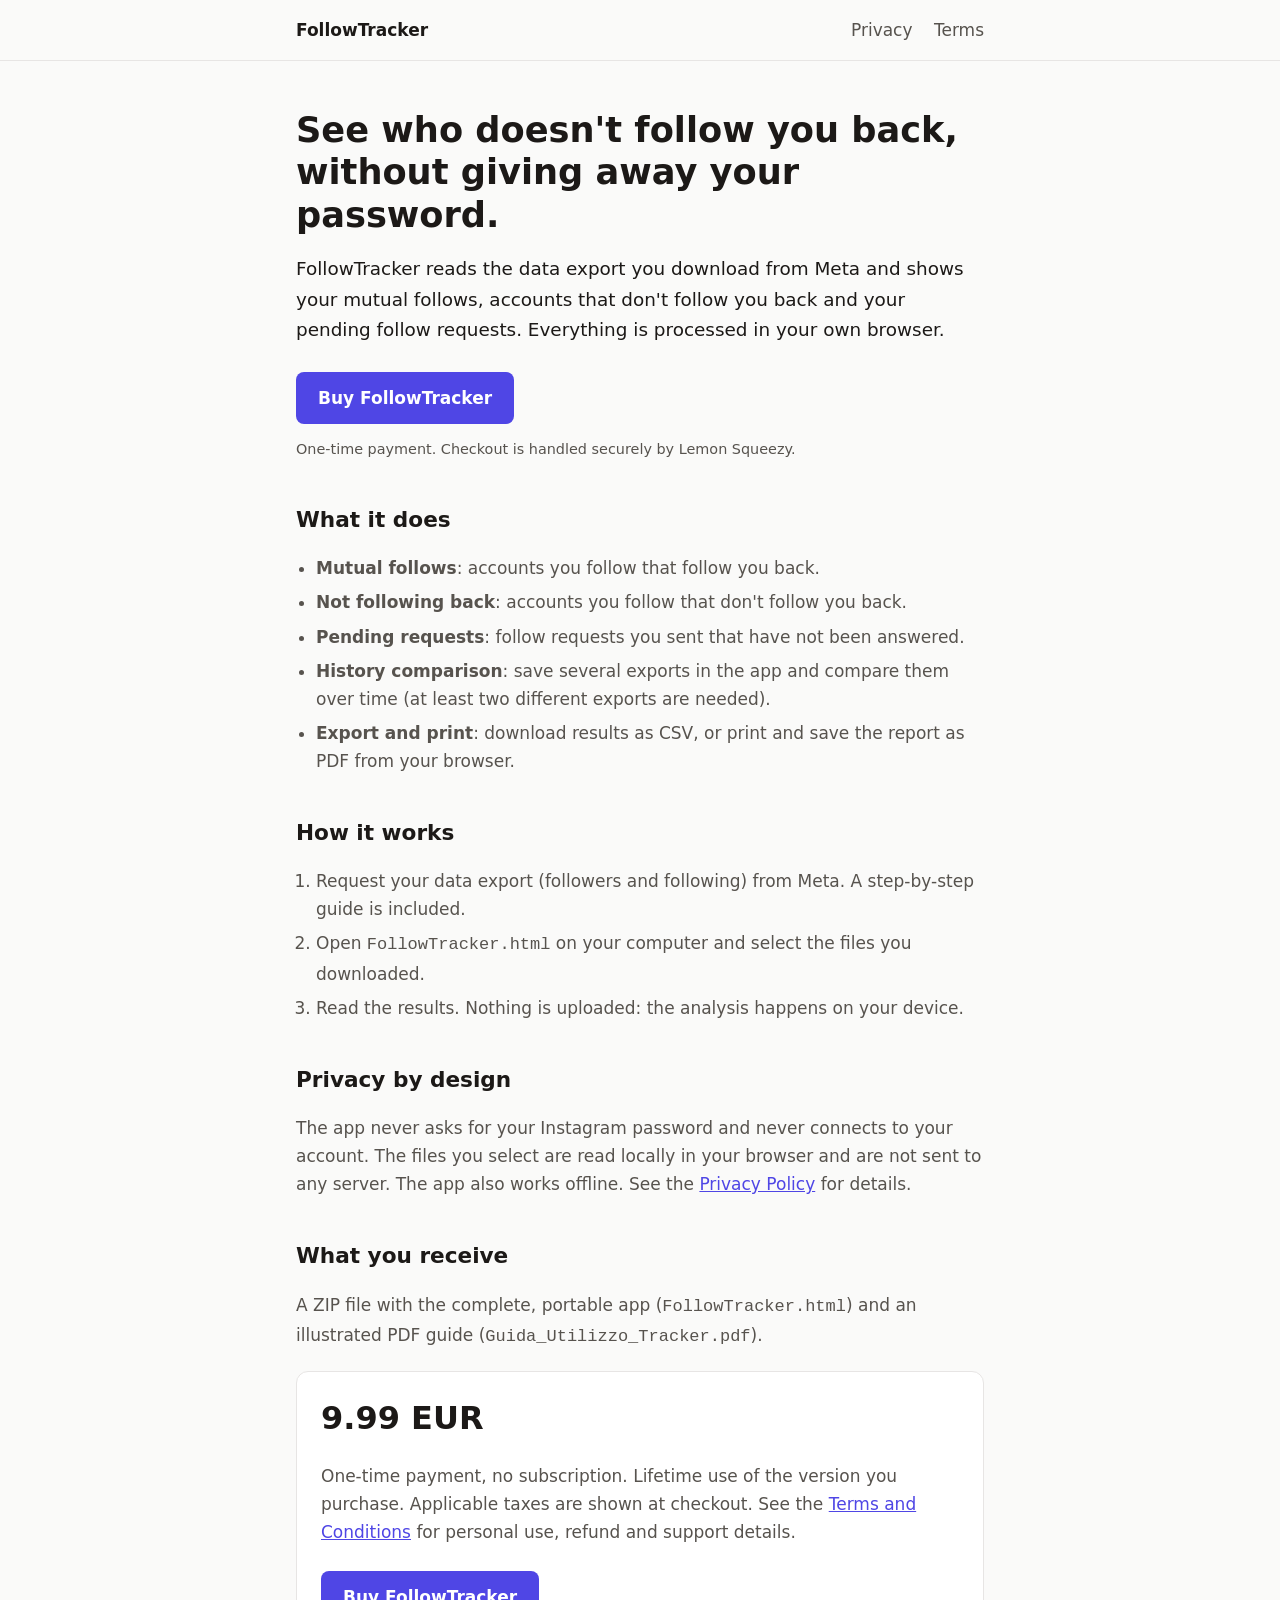
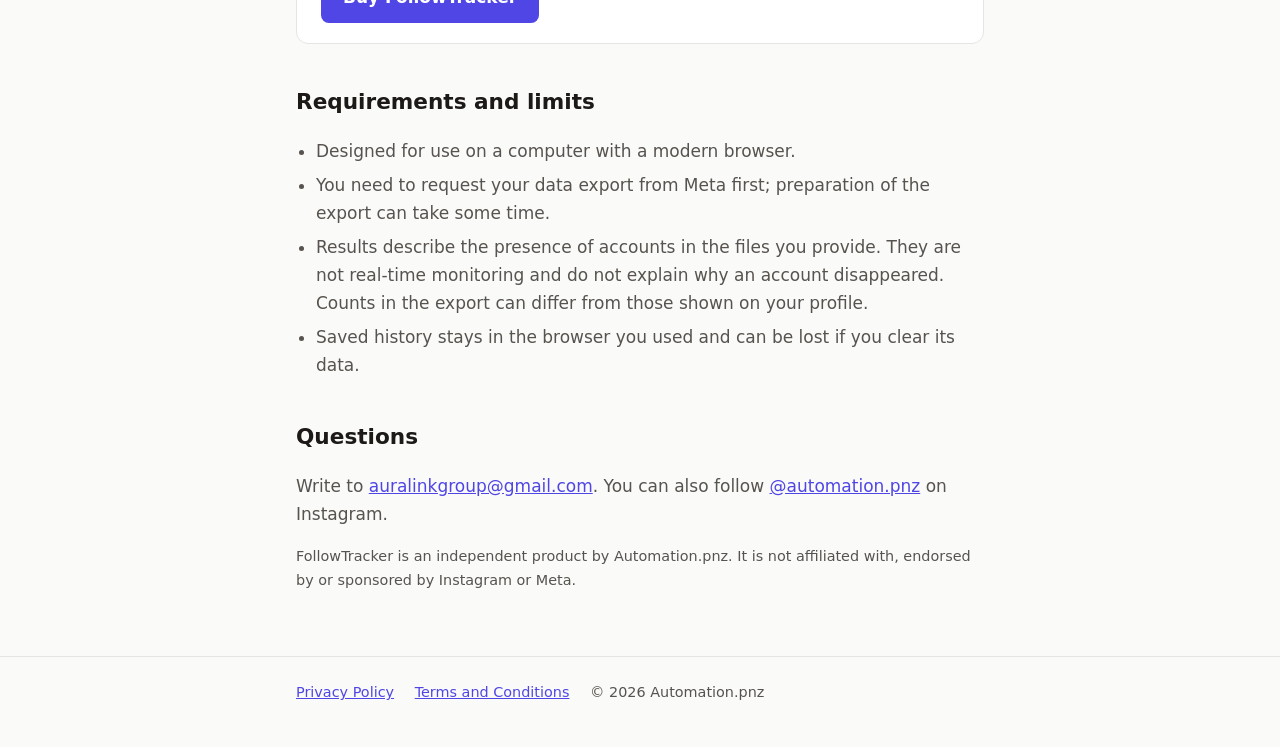
==== index.html @ b7a7d4e6 "Add files via upload" ====
<!doctype html>
<html lang="en">
<head>
<meta charset="utf-8">
<meta name="viewport" content="width=device-width, initial-scale=1">
<title>FollowTracker by Automation.pnz</title>
<meta name="description" content="FollowTracker analyzes the data export you download from Meta to show who doesn't follow you back. It runs in your browser, works offline and never asks for your Instagram password.">
<link rel="stylesheet" href="style.css">
</head>
<body>
<header class="site">
  <div class="wrap">
    <a href="index.html">FollowTracker</a>
    <nav>
      <a href="privacy.html">Privacy</a>
      <a href="terms.html">Terms</a>
    </nav>
  </div>
</header>

<main class="wrap">
  <h1>See who doesn't follow you back, without giving away your password.</h1>
  <p class="lead">FollowTracker reads the data export you download from Meta and shows your mutual follows, accounts that don't follow you back and your pending follow requests. Everything is processed in your own browser.</p>
  <a class="btn" href="https://automationpnz.lemonsqueezy.com">Buy FollowTracker</a>
  <p class="note">One-time payment. Checkout is handled securely by Lemon Squeezy.</p>

  <h2>What it does</h2>
  <ul>
    <li><strong>Mutual follows</strong>: accounts you follow that follow you back.</li>
    <li><strong>Not following back</strong>: accounts you follow that don't follow you back.</li>
    <li><strong>Pending requests</strong>: follow requests you sent that have not been answered.</li>
    <li><strong>History comparison</strong>: save several exports in the app and compare them over time (at least two different exports are needed).</li>
    <li><strong>Export and print</strong>: download results as CSV, or print and save the report as PDF from your browser.</li>
  </ul>

  <h2>How it works</h2>
  <ol>
    <li>Request your data export (followers and following) from Meta. A step-by-step guide is included.</li>
    <li>Open <code>FollowTracker.html</code> on your computer and select the files you downloaded.</li>
    <li>Read the results. Nothing is uploaded: the analysis happens on your device.</li>
  </ol>

  <h2>Privacy by design</h2>
  <p>The app never asks for your Instagram password and never connects to your account. The files you select are read locally in your browser and are not sent to any server. The app also works offline. See the <a href="privacy.html">Privacy Policy</a> for details.</p>

  <h2>What you receive</h2>
  <p>A ZIP file with the complete, portable app (<code>FollowTracker.html</code>) and an illustrated PDF guide (<code>Guida_Utilizzo_Tracker.pdf</code>).</p>

  <div class="card">
    <p class="price">9.99 EUR</p>
    <p>One-time payment, no subscription. Lifetime use of the version you purchase. Applicable taxes are shown at checkout. See the <a href="terms.html">Terms and Conditions</a> for personal use, refund and support details.</p>
    <a class="btn" href="https://automationpnz.lemonsqueezy.com">Buy FollowTracker</a>
  </div>

  <h2>Requirements and limits</h2>
  <ul>
    <li>Designed for use on a computer with a modern browser.</li>
    <li>You need to request your data export from Meta first; preparation of the export can take some time.</li>
    <li>Results describe the presence of accounts in the files you provide. They are not real-time monitoring and do not explain why an account disappeared. Counts in the export can differ from those shown on your profile.</li>
    <li>Saved history stays in the browser you used and can be lost if you clear its data.</li>
  </ul>

  <h2>Questions</h2>
  <p>Write to <a href="mailto:auralinkgroup@gmail.com">auralinkgroup@gmail.com</a>. You can also follow <a href="https://www.instagram.com/automation.pnz/">@automation.pnz</a> on Instagram.</p>

  <p class="note">FollowTracker is an independent product by Automation.pnz. It is not affiliated with, endorsed by or sponsored by Instagram or Meta.</p>
</main>

<footer class="site">
  <div class="wrap">
    <a href="privacy.html">Privacy Policy</a>
    <a href="terms.html">Terms and Conditions</a>
    <span>&copy; 2026 Automation.pnz</span>
  </div>
</footer>
</body>
</html>
---- style.css ----
:root {
  --bg: #fafaf9;
  --fg: #1c1917;
  --muted: #57534e;
  --line: #e7e5e4;
  --accent: #4f46e5;
  --accent-fg: #ffffff;
  --card: #ffffff;
}
@media (prefers-color-scheme: dark) {
  :root {
    --bg: #0c0a09;
    --fg: #f5f5f4;
    --muted: #a8a29e;
    --line: #292524;
    --accent: #818cf8;
    --accent-fg: #0c0a09;
    --card: #1c1917;
  }
}
* { box-sizing: border-box; }
body {
  margin: 0;
  background: var(--bg);
  color: var(--fg);
  font: 17px/1.65 system-ui, -apple-system, "Segoe UI", Roboto, sans-serif;
}
.wrap { max-width: 720px; margin: 0 auto; padding: 0 16px; }
header.site { border-bottom: 1px solid var(--line); }
header.site .wrap { display: flex; justify-content: space-between; align-items: center; padding-top: 16px; padding-bottom: 16px; }
header.site a { color: var(--fg); text-decoration: none; font-weight: 600; }
header.site nav a { font-weight: 400; color: var(--muted); margin-left: 16px; }
h1 { font-size: 2.2rem; line-height: 1.2; margin: 48px 0 12px; }
h2 { font-size: 1.35rem; margin: 40px 0 8px; }
p, li { color: var(--muted); }
p.lead { font-size: 1.15rem; color: var(--fg); }
ul, ol { padding-left: 1.25rem; }
li { margin: 6px 0; }
a { color: var(--accent); }
.btn {
  display: inline-block;
  background: var(--accent);
  color: var(--accent-fg);
  padding: 12px 22px;
  border-radius: 8px;
  text-decoration: none;
  font-weight: 600;
  margin-top: 8px;
}
.card {
  background: var(--card);
  border: 1px solid var(--line);
  border-radius: 12px;
  padding: 20px 24px;
  margin: 20px 0;
}
.price { font-size: 2rem; font-weight: 700; color: var(--fg); margin: 0; }
.note { font-size: 0.9rem; }
footer.site { border-top: 1px solid var(--line); margin-top: 64px; padding: 24px 0 48px; font-size: 0.9rem; color: var(--muted); }
footer.site a { margin-right: 16px; }
.updated { font-size: 0.9rem; }
@media (max-width: 480px) {
  h1 { font-size: 1.8rem; }
  header.site nav a { margin-left: 12px; }
}
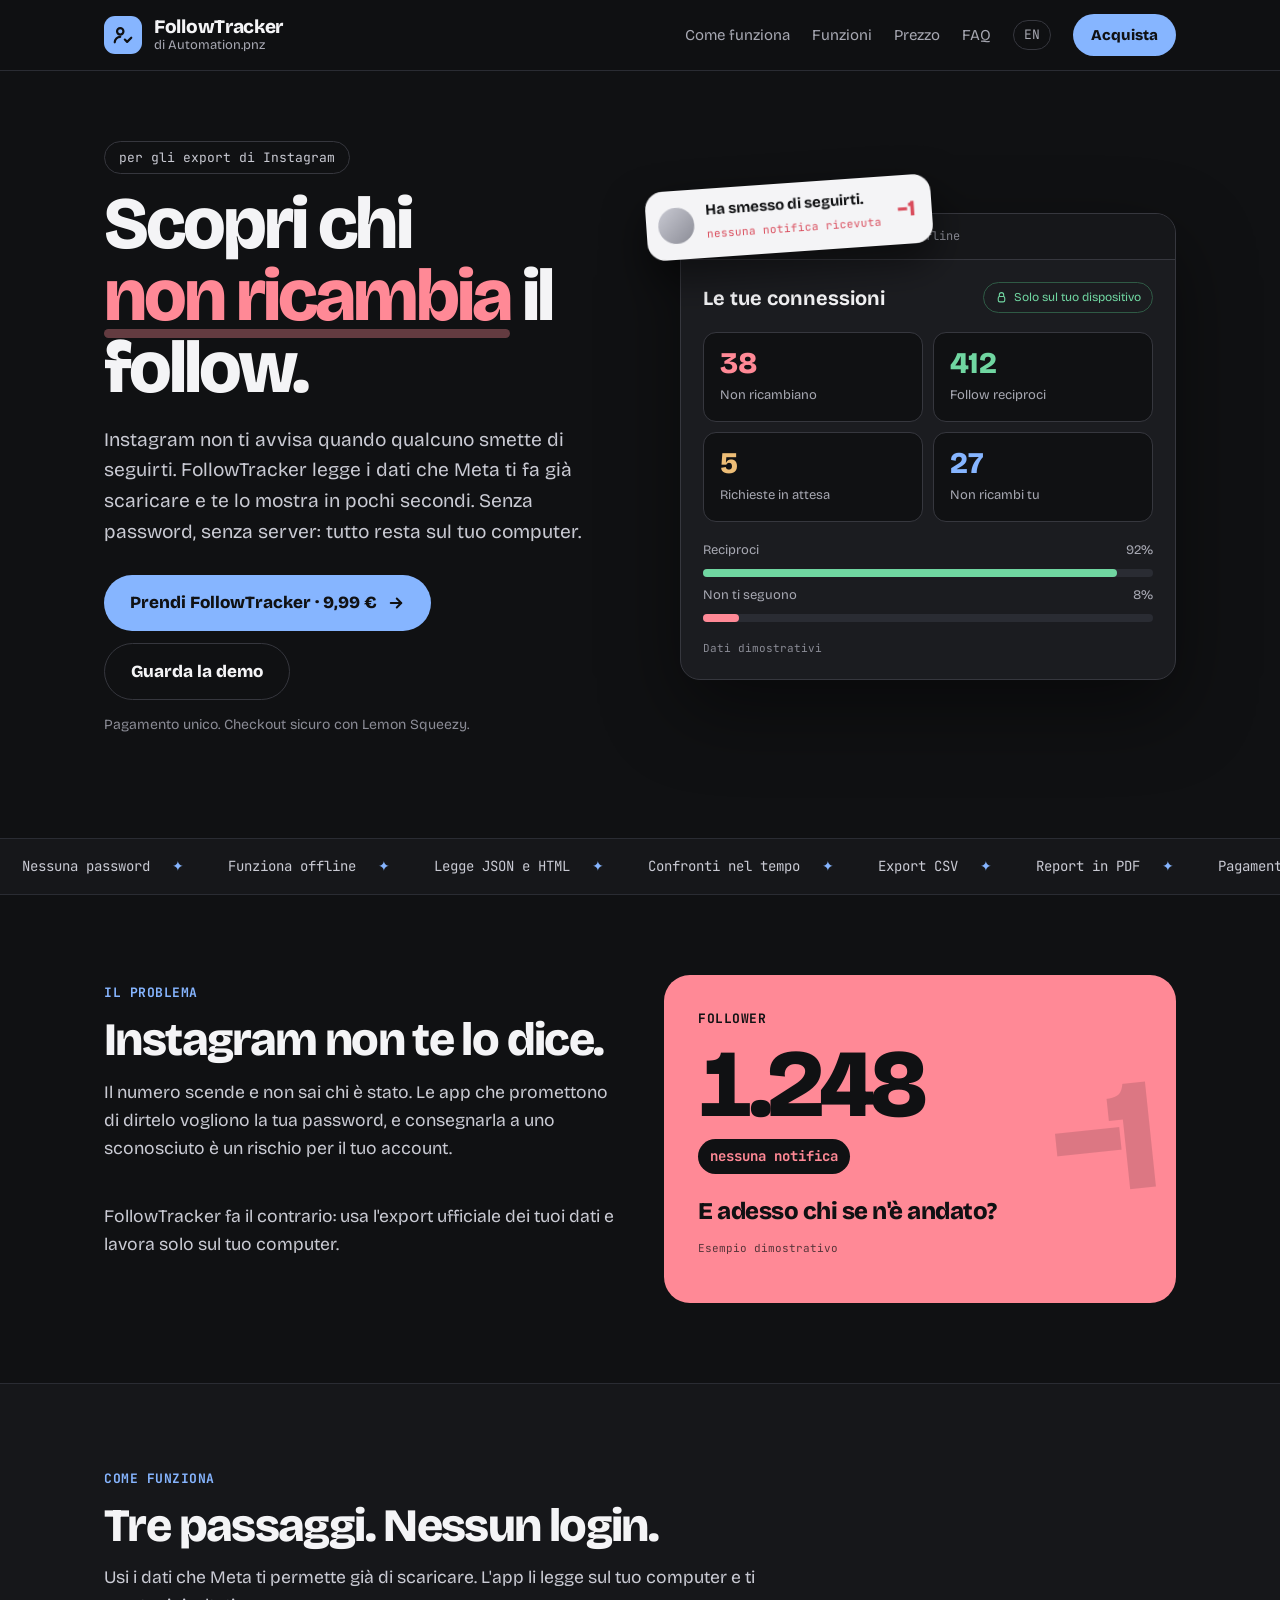
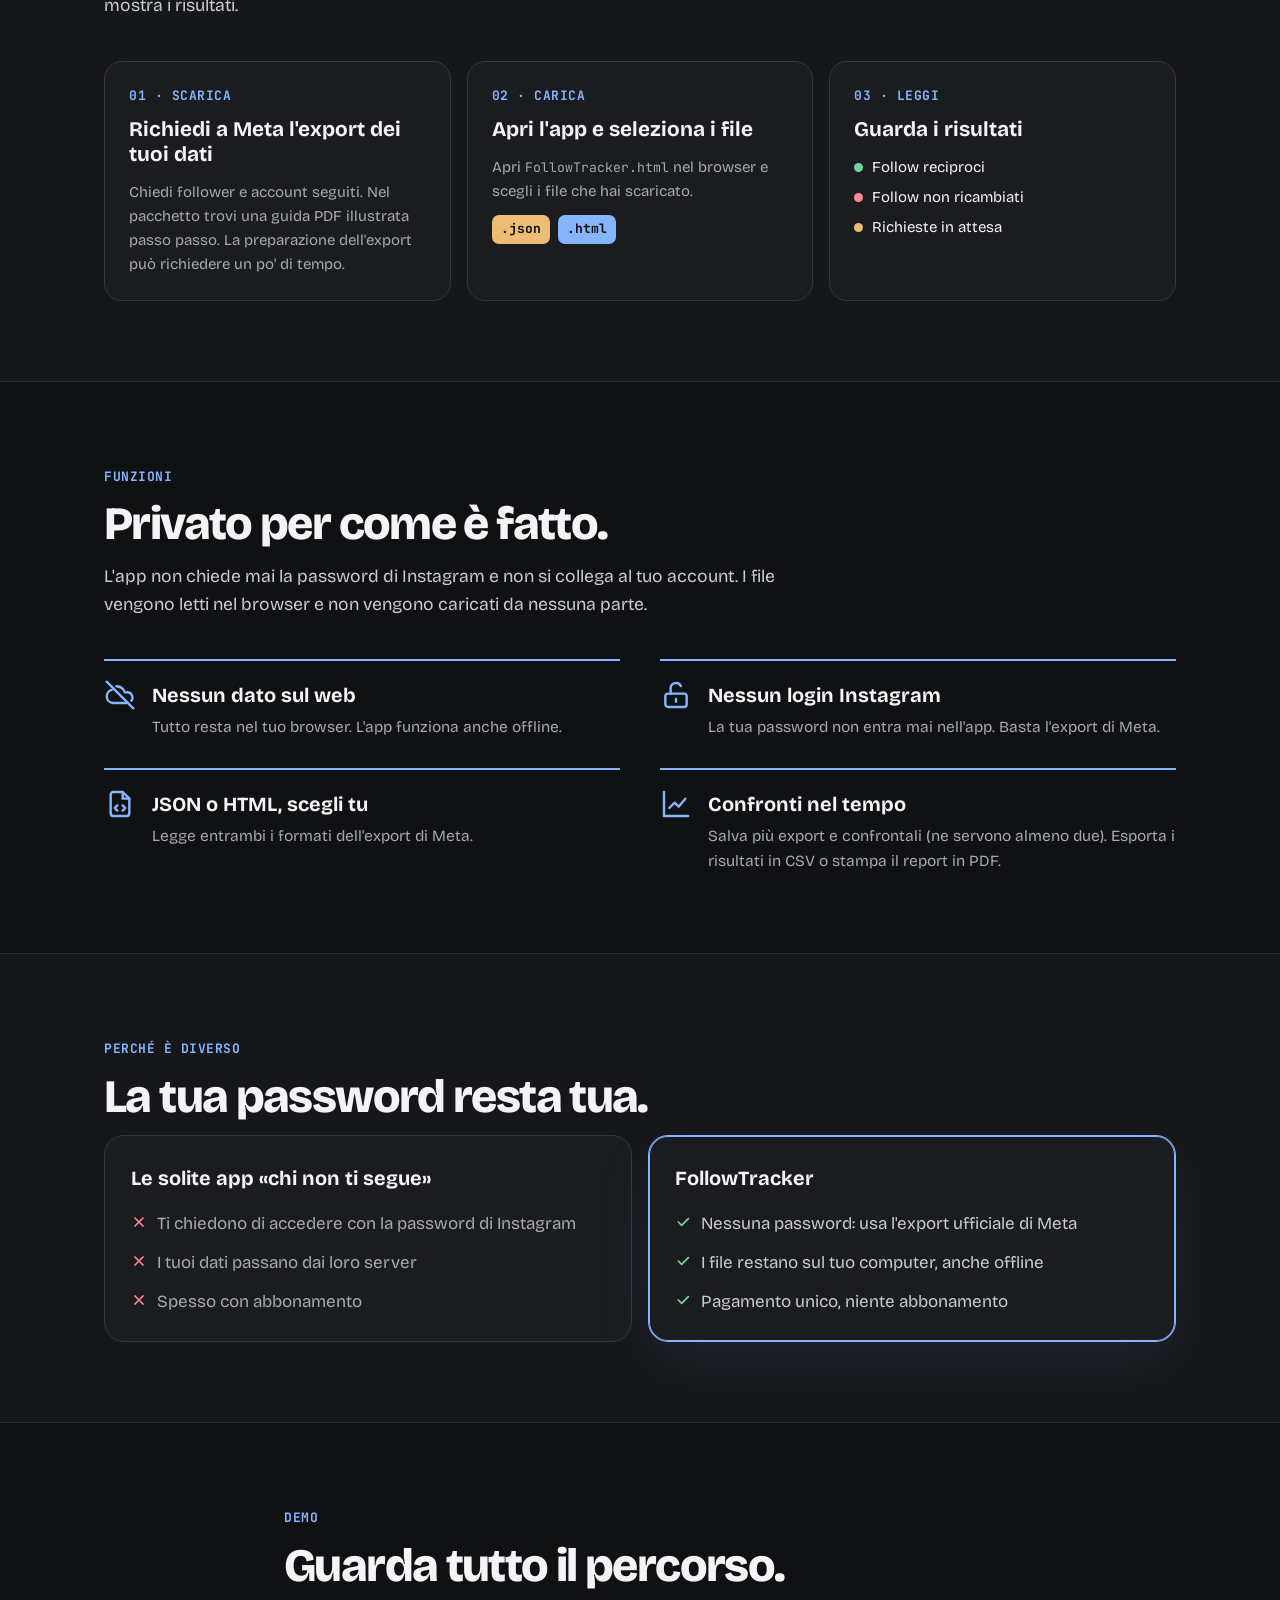
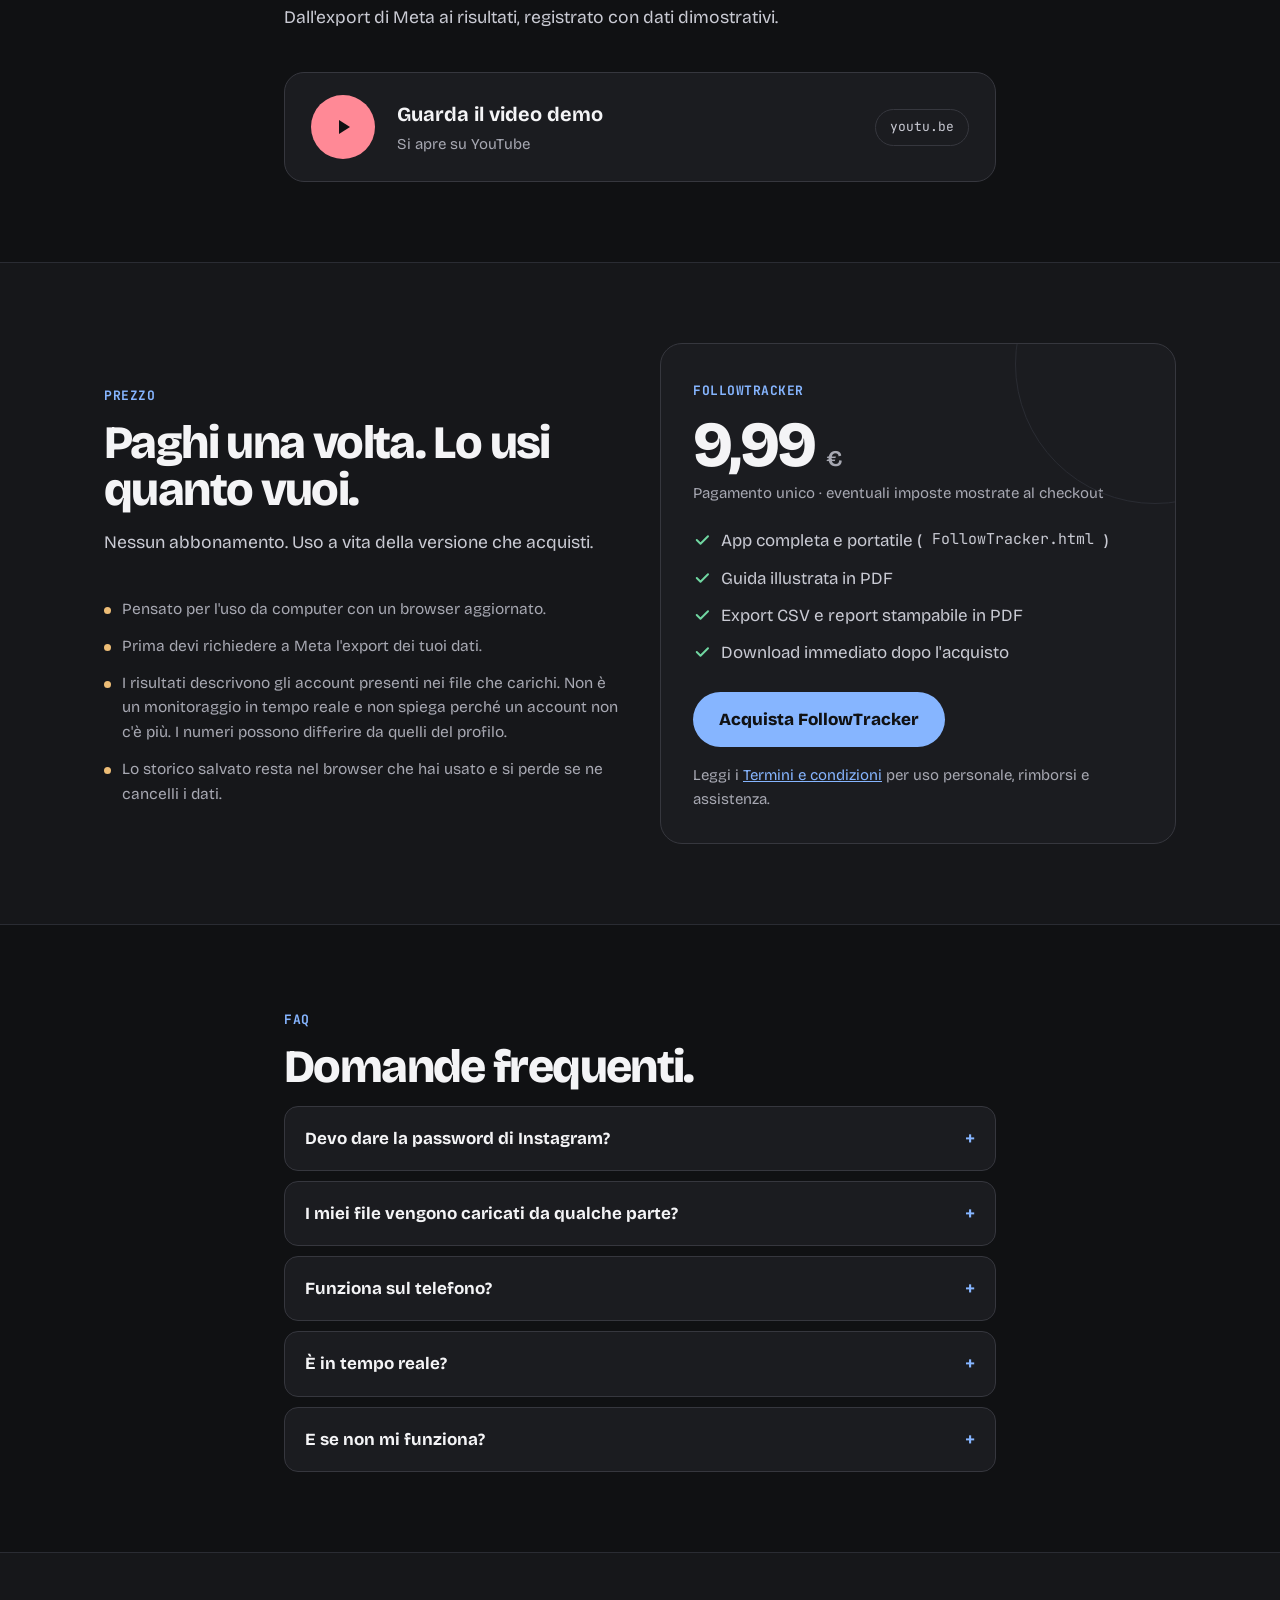
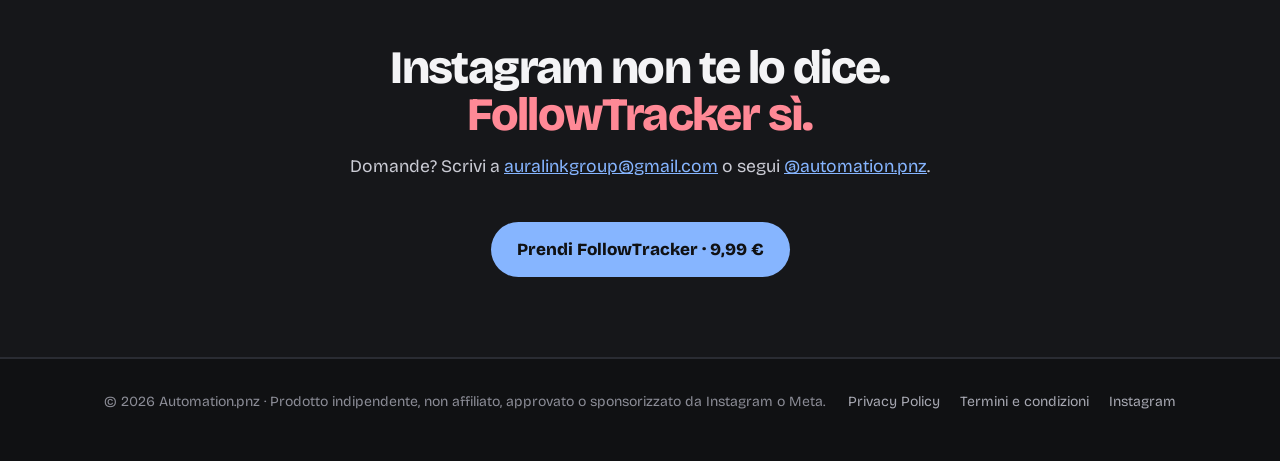
==== commit bb87dc98: "Sito in italiano" ====
--- a/index.html
+++ b/index.html
@@ -1,76 +1,299 @@
 <!doctype html>
-<html lang="en">
+<html lang="it">
 <head>
 <meta charset="utf-8">
 <meta name="viewport" content="width=device-width, initial-scale=1">
-<title>FollowTracker by Automation.pnz</title>
-<meta name="description" content="FollowTracker analyzes the data export you download from Meta to show who doesn't follow you back. It runs in your browser, works offline and never asks for your Instagram password.">
+<title>FollowTracker di Automation.pnz</title>
+<meta name="description" content="Scopri chi non ricambia il follow analizzando i dati che scarichi da Meta. Funziona nel browser, anche offline, e non chiede la password di Instagram.">
+<link rel="alternate" hreflang="en" href="en/index.html">
+<link rel="preconnect" href="https://fonts.googleapis.com">
+<link rel="preconnect" href="https://fonts.gstatic.com" crossorigin>
+<link rel="stylesheet" href="https://fonts.googleapis.com/css2?family=Bricolage+Grotesque:opsz,wght@12..96,400;12..96,600;12..96,800&family=JetBrains+Mono:wght@500;700&display=swap">
 <link rel="stylesheet" href="style.css">
+<script src="main.js" defer></script>
 </head>
 <body>
 <header class="site">
   <div class="wrap">
-    <a href="index.html">FollowTracker</a>
+    <a class="brand" href="index.html">
+      <span class="logo"><svg aria-hidden="true" width="22" height="22" viewBox="0 0 24 24" fill="none" stroke="#101113" stroke-width="2.4" stroke-linecap="round" stroke-linejoin="round"><circle cx="9" cy="8" r="3.5"/><path d="M3 20c0-3.3 2.7-6 6-6"/><path d="M14 17l2.5 2.5L21 15"/></svg></span>
+      <span class="brand-name"><strong>FollowTracker</strong><span>di Automation.pnz</span></span>
+    </a>
     <nav>
-      <a href="privacy.html">Privacy</a>
-      <a href="terms.html">Terms</a>
+      <a href="#come">Come funziona</a>
+      <a href="#funzioni">Funzioni</a>
+      <a href="#prezzo">Prezzo</a>
+      <a href="#faq">FAQ</a>
+      <a href="en/index.html" lang="en" class="lang">EN</a>
+      <a class="btn small" href="https://automationpnz.lemonsqueezy.com">Acquista</a>
     </nav>
   </div>
 </header>
 
-<main class="wrap">
-  <h1>See who doesn't follow you back, without giving away your password.</h1>
-  <p class="lead">FollowTracker reads the data export you download from Meta and shows your mutual follows, accounts that don't follow you back and your pending follow requests. Everything is processed in your own browser.</p>
-  <a class="btn" href="https://automationpnz.lemonsqueezy.com">Buy FollowTracker</a>
-  <p class="note">One-time payment. Checkout is handled securely by Lemon Squeezy.</p>
-
-  <h2>What it does</h2>
-  <ul>
-    <li><strong>Mutual follows</strong>: accounts you follow that follow you back.</li>
-    <li><strong>Not following back</strong>: accounts you follow that don't follow you back.</li>
-    <li><strong>Pending requests</strong>: follow requests you sent that have not been answered.</li>
-    <li><strong>History comparison</strong>: save several exports in the app and compare them over time (at least two different exports are needed).</li>
-    <li><strong>Export and print</strong>: download results as CSV, or print and save the report as PDF from your browser.</li>
-  </ul>
-
-  <h2>How it works</h2>
-  <ol>
-    <li>Request your data export (followers and following) from Meta. A step-by-step guide is included.</li>
-    <li>Open <code>FollowTracker.html</code> on your computer and select the files you downloaded.</li>
-    <li>Read the results. Nothing is uploaded: the analysis happens on your device.</li>
-  </ol>
-
-  <h2>Privacy by design</h2>
-  <p>The app never asks for your Instagram password and never connects to your account. The files you select are read locally in your browser and are not sent to any server. The app also works offline. See the <a href="privacy.html">Privacy Policy</a> for details.</p>
-
-  <h2>What you receive</h2>
-  <p>A ZIP file with the complete, portable app (<code>FollowTracker.html</code>) and an illustrated PDF guide (<code>Guida_Utilizzo_Tracker.pdf</code>).</p>
-
-  <div class="card">
-    <p class="price">9.99 EUR</p>
-    <p>One-time payment, no subscription. Lifetime use of the version you purchase. Applicable taxes are shown at checkout. See the <a href="terms.html">Terms and Conditions</a> for personal use, refund and support details.</p>
-    <a class="btn" href="https://automationpnz.lemonsqueezy.com">Buy FollowTracker</a>
+<main>
+  <section class="hero">
+    <div class="ripple" style="right:-260px;top:-260px;width:700px;height:700px" aria-hidden="true"></div>
+    <div class="ripple r2" style="right:-260px;top:-260px;width:700px;height:700px" aria-hidden="true"></div>
+    <div class="ripple r3" style="right:-260px;top:-260px;width:700px;height:700px" aria-hidden="true"></div>
+    <div class="wrap">
+      <div class="hero-copy">
+        <span class="pill">per gli export di Instagram</span>
+        <h1>Scopri chi <span class="hl">non ricambia</span> il follow.</h1>
+        <p class="lead">Instagram non ti avvisa quando qualcuno smette di seguirti. FollowTracker legge i dati che Meta ti fa già scaricare e te lo mostra in pochi secondi. Senza password, senza server: tutto resta sul tuo computer.</p>
+        <div class="actions">
+          <a class="btn shine halo" href="https://automationpnz.lemonsqueezy.com">Prendi FollowTracker · 9,99 €
+            <svg aria-hidden="true" width="18" height="18" viewBox="0 0 24 24" fill="none" stroke="currentColor" stroke-width="2.6" stroke-linecap="round" stroke-linejoin="round"><path d="M5 12h14"/><path d="M13 6l6 6-6 6"/></svg>
+          </a>
+          <a class="btn ghost" href="#demo">Guarda la demo</a>
+        </div>
+        <p class="note">Pagamento unico. Checkout sicuro con Lemon Squeezy.</p>
+      </div>
+
+      <div class="stage">
+        <div class="toast" aria-hidden="true">
+          <span class="avatar"></span>
+          <span><b>Ha smesso di seguirti.</b><small>nessuna notifica ricevuta</small></span>
+          <span class="minus">−1</span>
+        </div>
+        <div class="mock" role="img" aria-label="Anteprima di FollowTracker con dati dimostrativi">
+          <div class="mock-bar"><i></i><i></i><i></i><span>FollowTracker.html · offline</span></div>
+          <div class="mock-body">
+            <div class="mock-head">
+              <strong>Le tue connessioni</strong>
+              <span class="badge-local">
+                <svg aria-hidden="true" width="13" height="13" viewBox="0 0 24 24" fill="none" stroke="currentColor" stroke-width="2" stroke-linecap="round" stroke-linejoin="round"><rect x="6" y="10" width="12" height="10" rx="3"/><path d="M8 10V7a4 4 0 0 1 8 0v3"/></svg>
+                Solo sul tuo dispositivo
+              </span>
+            </div>
+            <div class="stats">
+              <div class="stat"><b style="color:var(--coral)" data-count="38">38</b><span>Non ricambiano</span></div>
+              <div class="stat"><b style="color:var(--green)" data-count="412">412</b><span>Follow reciproci</span></div>
+              <div class="stat"><b style="color:var(--amber)" data-count="5">5</b><span>Richieste in attesa</span></div>
+              <div class="stat"><b style="color:var(--blue)" data-count="27">27</b><span>Non ricambi tu</span></div>
+            </div>
+            <div class="bars">
+              <div class="row"><span>Reciproci</span><span>92%</span></div>
+              <div class="bar"><div style="width:0;background:var(--green)" data-width="92%"></div></div>
+              <div class="row"><span>Non ti seguono</span><span>8%</span></div>
+              <div class="bar"><div style="width:0;background:var(--coral)" data-width="8%"></div></div>
+            </div>
+            <div class="mock-foot">Dati dimostrativi</div>
+          </div>
+        </div>
+      </div>
+    </div>
+  </section>
+
+  <div class="ticker" aria-hidden="true">
+    <div class="ticker-track">
+      <span>Nessuna password</span><span>Funziona offline</span><span>Legge JSON e HTML</span><span>Confronti nel tempo</span><span>Export CSV</span><span>Report in PDF</span><span>Pagamento unico</span><span>Dati solo sul tuo PC</span>
+      <span>Nessuna password</span><span>Funziona offline</span><span>Legge JSON e HTML</span><span>Confronti nel tempo</span><span>Export CSV</span><span>Report in PDF</span><span>Pagamento unico</span><span>Dati solo sul tuo PC</span>
+    </div>
   </div>
 
-  <h2>Requirements and limits</h2>
-  <ul>
-    <li>Designed for use on a computer with a modern browser.</li>
-    <li>You need to request your data export from Meta first; preparation of the export can take some time.</li>
-    <li>Results describe the presence of accounts in the files you provide. They are not real-time monitoring and do not explain why an account disappeared. Counts in the export can differ from those shown on your profile.</li>
-    <li>Saved history stays in the browser you used and can be lost if you clear its data.</li>
-  </ul>
-
-  <h2>Questions</h2>
-  <p>Write to <a href="mailto:auralinkgroup@gmail.com">auralinkgroup@gmail.com</a>. You can also follow <a href="https://www.instagram.com/automation.pnz/">@automation.pnz</a> on Instagram.</p>
-
-  <p class="note">FollowTracker is an independent product by Automation.pnz. It is not affiliated with, endorsed by or sponsored by Instagram or Meta.</p>
+  <section>
+    <div class="wrap problem">
+      <div class="reveal">
+        <span class="eyebrow">Il problema</span>
+        <h2>Instagram non te lo dice.</h2>
+        <p class="sub">Il numero scende e non sai chi è stato. Le app che promettono di dirtelo vogliono la tua password, e consegnarla a uno sconosciuto è un rischio per il tuo account.</p>
+        <p class="sub">FollowTracker fa il contrario: usa l'export ufficiale dei tuoi dati e lavora solo sul tuo computer.</p>
+      </div>
+      <div class="counter-card reveal d2">
+        <div class="big-minus" aria-hidden="true">−1</div>
+        <div class="label">Follower</div>
+        <div class="count" data-followers="1248" aria-live="off">1.248</div>
+        <span class="delta" data-delta>nessuna notifica</span>
+        <p class="question">E adesso chi se n'è andato?</p>
+        <p class="demo">Esempio dimostrativo</p>
+      </div>
+    </div>
+  </section>
+
+  <section class="alt" id="come">
+    <div class="wrap">
+      <div class="reveal">
+        <span class="eyebrow">Come funziona</span>
+        <h2>Tre passaggi. Nessun login.</h2>
+        <p class="sub">Usi i dati che Meta ti permette già di scaricare. L'app li legge sul tuo computer e ti mostra i risultati.</p>
+      </div>
+      <div class="steps">
+        <div class="step reveal d1">
+          <span class="eyebrow">01 · Scarica</span>
+          <h3>Richiedi a Meta l'export dei tuoi dati</h3>
+          <p>Chiedi follower e account seguiti. Nel pacchetto trovi una guida PDF illustrata passo passo. La preparazione dell'export può richiedere un po' di tempo.</p>
+        </div>
+        <div class="step reveal d2">
+          <span class="eyebrow">02 · Carica</span>
+          <h3>Apri l'app e seleziona i file</h3>
+          <p>Apri <code>FollowTracker.html</code> nel browser e scegli i file che hai scaricato.</p>
+          <div class="chips"><span class="chip" style="background:var(--amber)">.json</span><span class="chip" style="background:var(--blue)">.html</span></div>
+        </div>
+        <div class="step reveal d3">
+          <span class="eyebrow">03 · Leggi</span>
+          <h3>Guarda i risultati</h3>
+          <div class="legend">
+            <span><i class="dot" style="background:var(--green)"></i>Follow reciproci</span>
+            <span><i class="dot" style="background:var(--coral)"></i>Follow non ricambiati</span>
+            <span><i class="dot" style="background:var(--amber)"></i>Richieste in attesa</span>
+          </div>
+        </div>
+      </div>
+    </div>
+  </section>
+
+  <section id="funzioni">
+    <div class="wrap">
+      <div class="reveal">
+        <span class="eyebrow">Funzioni</span>
+        <h2>Privato per come è fatto.</h2>
+        <p class="sub">L'app non chiede mai la password di Instagram e non si collega al tuo account. I file vengono letti nel browser e non vengono caricati da nessuna parte.</p>
+      </div>
+      <div class="features">
+        <div class="feature reveal d1">
+          <svg aria-hidden="true" width="32" height="32" viewBox="0 0 24 24" fill="none" stroke="var(--blue)" stroke-width="1.8" stroke-linecap="round" stroke-linejoin="round"><path d="M2 2l20 20"/><path d="M5.8 8.2A5 5 0 0 0 6.5 18H17"/><path d="M20.6 16.3A4 4 0 0 0 17 10h-1.3A7 7 0 0 0 9.3 5.4"/></svg>
+          <div><h3>Nessun dato sul web</h3><p>Tutto resta nel tuo browser. L'app funziona anche offline.</p></div>
+        </div>
+        <div class="feature reveal d2">
+          <svg aria-hidden="true" width="32" height="32" viewBox="0 0 24 24" fill="none" stroke="var(--blue)" stroke-width="1.8" stroke-linecap="round" stroke-linejoin="round"><rect x="4" y="11" width="16" height="10" rx="2"/><path d="M8 11V7a4 4 0 0 1 7.6-1.7"/><path d="M12 15v2"/></svg>
+          <div><h3>Nessun login Instagram</h3><p>La tua password non entra mai nell'app. Basta l'export di Meta.</p></div>
+        </div>
+        <div class="feature reveal d1">
+          <svg aria-hidden="true" width="32" height="32" viewBox="0 0 24 24" fill="none" stroke="var(--blue)" stroke-width="1.8" stroke-linecap="round" stroke-linejoin="round"><path d="M14 3H7a2 2 0 0 0-2 2v14a2 2 0 0 0 2 2h10a2 2 0 0 0 2-2V8z"/><path d="M14 3v5h5"/><path d="M10 13l-2 2 2 2"/><path d="M14 13l2 2-2 2"/></svg>
+          <div><h3>JSON o HTML, scegli tu</h3><p>Legge entrambi i formati dell'export di Meta.</p></div>
+        </div>
+        <div class="feature reveal d2">
+          <svg aria-hidden="true" width="32" height="32" viewBox="0 0 24 24" fill="none" stroke="var(--blue)" stroke-width="1.8" stroke-linecap="round" stroke-linejoin="round"><path d="M3 3v18h18"/><path d="M7 15l4-4 3 3 5-6"/></svg>
+          <div><h3>Confronti nel tempo</h3><p>Salva più export e confrontali (ne servono almeno due). Esporta i risultati in CSV o stampa il report in PDF.</p></div>
+        </div>
+      </div>
+    </div>
+  </section>
+
+  <section class="alt">
+    <div class="wrap">
+      <div class="reveal">
+        <span class="eyebrow">Perché è diverso</span>
+        <h2>La tua password resta tua.</h2>
+      </div>
+      <div class="compare">
+        <div class="compare-col bad reveal d1">
+          <h3>Le solite app «chi non ti segue»</h3>
+          <ul>
+            <li><svg aria-hidden="true" width="16" height="16" viewBox="0 0 24 24" fill="none" stroke="var(--coral)" stroke-width="2.6" stroke-linecap="round"><path d="M6 6l12 12M18 6L6 18"/></svg>Ti chiedono di accedere con la password di Instagram</li>
+            <li><svg aria-hidden="true" width="16" height="16" viewBox="0 0 24 24" fill="none" stroke="var(--coral)" stroke-width="2.6" stroke-linecap="round"><path d="M6 6l12 12M18 6L6 18"/></svg>I tuoi dati passano dai loro server</li>
+            <li><svg aria-hidden="true" width="16" height="16" viewBox="0 0 24 24" fill="none" stroke="var(--coral)" stroke-width="2.6" stroke-linecap="round"><path d="M6 6l12 12M18 6L6 18"/></svg>Spesso con abbonamento</li>
+          </ul>
+        </div>
+        <div class="compare-col good reveal d2">
+          <h3>FollowTracker</h3>
+          <ul>
+            <li><svg aria-hidden="true" width="16" height="16" viewBox="0 0 24 24" fill="none" stroke="var(--green)" stroke-width="2.6" stroke-linecap="round" stroke-linejoin="round"><path d="M5 12l5 5L20 7"/></svg>Nessuna password: usa l'export ufficiale di Meta</li>
+            <li><svg aria-hidden="true" width="16" height="16" viewBox="0 0 24 24" fill="none" stroke="var(--green)" stroke-width="2.6" stroke-linecap="round" stroke-linejoin="round"><path d="M5 12l5 5L20 7"/></svg>I file restano sul tuo computer, anche offline</li>
+            <li><svg aria-hidden="true" width="16" height="16" viewBox="0 0 24 24" fill="none" stroke="var(--green)" stroke-width="2.6" stroke-linecap="round" stroke-linejoin="round"><path d="M5 12l5 5L20 7"/></svg>Pagamento unico, niente abbonamento</li>
+          </ul>
+        </div>
+      </div>
+    </div>
+  </section>
+
+  <section id="demo">
+    <div class="wrap narrow">
+      <div class="reveal">
+        <span class="eyebrow">Demo</span>
+        <h2>Guarda tutto il percorso.</h2>
+        <p class="sub">Dall'export di Meta ai risultati, registrato con dati dimostrativi.</p>
+      </div>
+      <a class="video-card reveal d1" href="https://youtu.be/nI84-twU-Dk" target="_blank" rel="noopener">
+        <span class="play"><svg aria-hidden="true" width="24" height="24" viewBox="0 0 24 24" fill="#101113"><path d="M8 5v14l11-7z"/></svg></span>
+        <span><h3>Guarda il video demo</h3><p>Si apre su YouTube</p></span>
+        <span class="pill">youtu.be</span>
+      </a>
+    </div>
+  </section>
+
+  <section class="alt" id="prezzo">
+    <div class="wrap">
+      <div class="price-wrap">
+        <div class="reveal">
+          <span class="eyebrow">Prezzo</span>
+          <h2>Paghi una volta. Lo usi quanto vuoi.</h2>
+          <p class="sub">Nessun abbonamento. Uso a vita della versione che acquisti.</p>
+          <ul class="limits">
+            <li>Pensato per l'uso da computer con un browser aggiornato.</li>
+            <li>Prima devi richiedere a Meta l'export dei tuoi dati.</li>
+            <li>I risultati descrivono gli account presenti nei file che carichi. Non è un monitoraggio in tempo reale e non spiega perché un account non c'è più. I numeri possono differire da quelli del profilo.</li>
+            <li>Lo storico salvato resta nel browser che hai usato e si perde se ne cancelli i dati.</li>
+          </ul>
+        </div>
+        <div class="price-card reveal d2">
+          <div class="rings" style="right:-120px;top:-120px;width:280px;height:280px" aria-hidden="true"></div>
+          <span class="eyebrow">FollowTracker</span>
+          <p class="amount">9,99 <small>€</small></p>
+          <p class="terms">Pagamento unico · eventuali imposte mostrate al checkout</p>
+          <ul class="checks">
+            <li><svg aria-hidden="true" width="18" height="18" viewBox="0 0 24 24" fill="none" stroke="var(--green)" stroke-width="2.6" stroke-linecap="round" stroke-linejoin="round"><path d="M5 12l5 5L20 7"/></svg>App completa e portatile (<code>FollowTracker.html</code>)</li>
+            <li><svg aria-hidden="true" width="18" height="18" viewBox="0 0 24 24" fill="none" stroke="var(--green)" stroke-width="2.6" stroke-linecap="round" stroke-linejoin="round"><path d="M5 12l5 5L20 7"/></svg>Guida illustrata in PDF</li>
+            <li><svg aria-hidden="true" width="18" height="18" viewBox="0 0 24 24" fill="none" stroke="var(--green)" stroke-width="2.6" stroke-linecap="round" stroke-linejoin="round"><path d="M5 12l5 5L20 7"/></svg>Export CSV e report stampabile in PDF</li>
+            <li><svg aria-hidden="true" width="18" height="18" viewBox="0 0 24 24" fill="none" stroke="var(--green)" stroke-width="2.6" stroke-linecap="round" stroke-linejoin="round"><path d="M5 12l5 5L20 7"/></svg>Download immediato dopo l'acquisto</li>
+          </ul>
+          <a class="btn shine" href="https://automationpnz.lemonsqueezy.com">Acquista FollowTracker</a>
+          <p class="terms" style="margin:16px 0 0">Leggi i <a href="terms.html">Termini e condizioni</a> per uso personale, rimborsi e assistenza.</p>
+        </div>
+      </div>
+    </div>
+  </section>
+
+  <section id="faq">
+    <div class="wrap narrow">
+      <div class="reveal">
+        <span class="eyebrow">FAQ</span>
+        <h2>Domande frequenti.</h2>
+      </div>
+      <div class="faq reveal d1">
+        <details>
+          <summary>Devo dare la password di Instagram?</summary>
+          <p>No. L'app non la chiede mai e non si collega al tuo account. Legge solo i file dell'export che scarichi da Meta.</p>
+        </details>
+        <details>
+          <summary>I miei file vengono caricati da qualche parte?</summary>
+          <p>No. I file vengono letti nel tuo browser e non vengono inviati a nessun server. Trovi i dettagli nella <a href="privacy.html">Privacy Policy</a>.</p>
+        </details>
+        <details>
+          <summary>Funziona sul telefono?</summary>
+          <p>FollowTracker è pensato per l'uso da computer con un browser aggiornato.</p>
+        </details>
+        <details>
+          <summary>È in tempo reale?</summary>
+          <p>No. I risultati si riferiscono all'export che carichi. Per vedere i cambiamenti richiedi un nuovo export e confrontalo con uno precedente.</p>
+        </details>
+        <details>
+          <summary>E se non mi funziona?</summary>
+          <p>Scrivi a <a href="mailto:auralinkgroup@gmail.com">auralinkgroup@gmail.com</a>. Se non riusciamo a risolvere il problema, puoi chiedere il rimborso entro 14 giorni come indicato nei <a href="terms.html">Termini</a>.</p>
+        </details>
+      </div>
+    </div>
+  </section>
+
+  <section class="cta alt">
+    <div class="ripple" style="left:-250px;bottom:-350px;width:700px;height:700px" aria-hidden="true"></div>
+    <div class="ripple r2" style="left:-250px;bottom:-350px;width:700px;height:700px" aria-hidden="true"></div>
+    <div class="wrap reveal">
+      <h2>Instagram non te lo dice. <em>FollowTracker sì.</em></h2>
+      <p class="sub">Domande? Scrivi a <a href="mailto:auralinkgroup@gmail.com">auralinkgroup@gmail.com</a> o segui <a href="https://www.instagram.com/automation.pnz/">@automation.pnz</a>.</p>
+      <a class="btn shine halo" href="https://automationpnz.lemonsqueezy.com">Prendi FollowTracker · 9,99 €</a>
+    </div>
+  </section>
 </main>
 
 <footer class="site">
   <div class="wrap">
-    <a href="privacy.html">Privacy Policy</a>
-    <a href="terms.html">Terms and Conditions</a>
-    <span>&copy; 2026 Automation.pnz</span>
+    <span>&copy; 2026 Automation.pnz · Prodotto indipendente, non affiliato, approvato o sponsorizzato da Instagram o Meta.</span>
+    <nav>
+      <a href="privacy.html">Privacy Policy</a>
+      <a href="terms.html">Termini e condizioni</a>
+      <a href="https://www.instagram.com/automation.pnz/">Instagram</a>
+    </nav>
   </div>
 </footer>
 </body>
--- a/style.css
+++ b/style.css
@@ -1,65 +1,303 @@
 :root {
-  --bg: #fafaf9;
-  --fg: #1c1917;
-  --muted: #57534e;
-  --line: #e7e5e4;
-  --accent: #4f46e5;
-  --accent-fg: #ffffff;
-  --card: #ffffff;
-}
-@media (prefers-color-scheme: dark) {
-  :root {
-    --bg: #0c0a09;
-    --fg: #f5f5f4;
-    --muted: #a8a29e;
-    --line: #292524;
-    --accent: #818cf8;
-    --accent-fg: #0c0a09;
-    --card: #1c1917;
-  }
+  --bg: #101113;
+  --surface: #1b1c20;
+  --surface-2: #16171a;
+  --line: #36373e;
+  --line-soft: #2a2c33;
+  --fg: #f4f4f6;
+  --fg-2: #c9cad3;
+  --muted: #a7a8b2;
+  --faint: #8b8c96;
+  --blue: #86b5ff;
+  --coral: #ff8996;
+  --green: #70d6a1;
+  --amber: #edbd76;
+  --sans: "Bricolage Grotesque", "Segoe UI", system-ui, sans-serif;
+  --mono: "JetBrains Mono", ui-monospace, Consolas, monospace;
 }
 * { box-sizing: border-box; }
+html { scroll-behavior: smooth; }
 body {
   margin: 0;
   background: var(--bg);
   color: var(--fg);
-  font: 17px/1.65 system-ui, -apple-system, "Segoe UI", Roboto, sans-serif;
-}
-.wrap { max-width: 720px; margin: 0 auto; padding: 0 16px; }
-header.site { border-bottom: 1px solid var(--line); }
-header.site .wrap { display: flex; justify-content: space-between; align-items: center; padding-top: 16px; padding-bottom: 16px; }
-header.site a { color: var(--fg); text-decoration: none; font-weight: 600; }
-header.site nav a { font-weight: 400; color: var(--muted); margin-left: 16px; }
-h1 { font-size: 2.2rem; line-height: 1.2; margin: 48px 0 12px; }
-h2 { font-size: 1.35rem; margin: 40px 0 8px; }
-p, li { color: var(--muted); }
-p.lead { font-size: 1.15rem; color: var(--fg); }
-ul, ol { padding-left: 1.25rem; }
-li { margin: 6px 0; }
-a { color: var(--accent); }
+  font: 17px/1.6 var(--sans);
+  overflow-x: hidden;
+}
+a { color: var(--blue); }
+a:hover { color: #b9d3ff; }
+code, .mono { font-family: var(--mono); font-size: 0.88em; }
+.wrap { max-width: 1120px; margin: 0 auto; padding: 0 24px; }
+.narrow { max-width: 760px; }
+
+/* Header */
+header.site { position: sticky; top: 0; z-index: 10; background: rgba(16, 17, 19, 0.85); backdrop-filter: blur(10px); border-bottom: 1px solid var(--line-soft); }
+header.site .wrap { display: flex; justify-content: space-between; align-items: center; gap: 16px; padding-top: 14px; padding-bottom: 14px; }
+.brand { display: flex; align-items: center; gap: 12px; color: var(--fg); text-decoration: none; }
+.brand:hover { color: var(--fg); }
+.logo { width: 38px; height: 38px; border-radius: 11px; background: var(--blue); display: grid; place-items: center; flex-shrink: 0; }
+.brand-name { display: flex; flex-direction: column; line-height: 1.1; }
+.brand-name strong { font-size: 19px; font-weight: 800; letter-spacing: -0.3px; }
+.brand-name span { font-size: 13px; color: var(--muted); }
+header.site nav { display: flex; align-items: center; gap: 22px; }
+header.site nav a { color: var(--muted); text-decoration: none; font-size: 15px; }
+header.site nav a:hover { color: var(--fg); }
+header.site nav a.btn { color: var(--bg); }
+
+/* Buttons and pills */
 .btn {
-  display: inline-block;
-  background: var(--accent);
-  color: var(--accent-fg);
-  padding: 12px 22px;
-  border-radius: 8px;
-  text-decoration: none;
-  font-weight: 600;
-  margin-top: 8px;
-}
-.card {
-  background: var(--card);
-  border: 1px solid var(--line);
-  border-radius: 12px;
-  padding: 20px 24px;
-  margin: 20px 0;
-}
-.price { font-size: 2rem; font-weight: 700; color: var(--fg); margin: 0; }
-.note { font-size: 0.9rem; }
-footer.site { border-top: 1px solid var(--line); margin-top: 64px; padding: 24px 0 48px; font-size: 0.9rem; color: var(--muted); }
-footer.site a { margin-right: 16px; }
-.updated { font-size: 0.9rem; }
-@media (max-width: 480px) {
-  h1 { font-size: 1.8rem; }
-  header.site nav a { margin-left: 12px; }
-}
+  display: inline-flex; align-items: center; gap: 10px;
+  background: var(--blue); color: var(--bg);
+  padding: 14px 26px; border-radius: 999px;
+  font-weight: 800; text-decoration: none; font-size: 17px;
+  transition: transform 0.15s ease, background 0.15s ease;
+}
+.btn:hover { color: var(--bg); background: #a3c7ff; transform: translateY(-1px); }
+.btn.small { padding: 9px 18px; font-size: 15px; }
+.btn.ghost { background: transparent; color: var(--fg); border: 1px solid var(--line); }
+.btn.ghost:hover { border-color: var(--muted); background: transparent; }
+.pill { font-family: var(--mono); font-size: 13px; color: var(--fg-2); border: 1px solid var(--line); border-radius: 999px; padding: 7px 14px; white-space: nowrap; }
+.eyebrow { font-family: var(--mono); font-size: 13px; font-weight: 700; color: var(--blue); letter-spacing: 0.04em; text-transform: uppercase; }
+
+/* Decorative rings */
+.rings { position: absolute; border-radius: 50%; border: 1px solid var(--line-soft); pointer-events: none; }
+
+/* Hero */
+.hero { position: relative; overflow: hidden; padding: 72px 0 88px; }
+.hero .wrap { display: grid; grid-template-columns: minmax(0, 1.05fr) minmax(0, 1fr); gap: 56px; align-items: center; position: relative; }
+.hero h1 { font-size: clamp(2.6rem, 6vw, 4.6rem); line-height: 0.98; letter-spacing: -0.04em; font-weight: 800; margin: 18px 0 20px; }
+.hero h1 em { font-style: normal; color: var(--coral); }
+.hero .lead { font-size: 1.2rem; color: var(--fg-2); margin: 0 0 28px; max-width: 34em; }
+.hero .actions { display: flex; flex-wrap: wrap; gap: 12px; align-items: center; }
+.hero .pills { display: flex; flex-wrap: wrap; gap: 8px; margin-top: 28px; }
+.hero .note { font-size: 14px; color: var(--faint); margin-top: 14px; }
+
+/* App mockup */
+.mock { background: var(--surface); border: 1px solid var(--line); border-radius: 20px; overflow: hidden; box-shadow: 0 30px 80px rgba(0, 0, 0, 0.45); }
+.mock-bar { display: flex; align-items: center; gap: 8px; padding: 13px 16px; background: var(--surface-2); border-bottom: 1px solid var(--line); }
+.mock-bar i { width: 11px; height: 11px; border-radius: 50%; background: var(--line); }
+.mock-bar span { margin-left: 10px; font-family: var(--mono); font-size: 12px; color: var(--faint); }
+.mock-body { padding: 22px; display: flex; flex-direction: column; gap: 18px; }
+.mock-head { display: flex; justify-content: space-between; align-items: center; gap: 10px; flex-wrap: wrap; }
+.mock-head strong { font-size: 20px; }
+.badge-local { display: inline-flex; align-items: center; gap: 6px; font-size: 12px; color: var(--green); border: 1px solid #2f5a45; border-radius: 999px; padding: 5px 11px; }
+.stats { display: grid; grid-template-columns: repeat(2, minmax(0, 1fr)); gap: 10px; }
+.stat { background: var(--bg); border: 1px solid var(--line); border-radius: 13px; padding: 14px 16px; }
+.stat b { display: block; font-size: 30px; font-weight: 800; line-height: 1.1; }
+.stat span { font-size: 13px; color: var(--muted); }
+.bars { display: flex; flex-direction: column; gap: 8px; font-size: 13px; color: var(--muted); }
+.bars .row { display: flex; justify-content: space-between; }
+.bar { height: 8px; border-radius: 999px; background: var(--line-soft); }
+.bar > div { height: 8px; border-radius: 999px; }
+.mock-foot { font-family: var(--mono); font-size: 11px; color: var(--faint); }
+
+/* Sections */
+section { padding: 80px 0; position: relative; }
+section.alt { background: var(--surface-2); border-top: 1px solid var(--line-soft); border-bottom: 1px solid var(--line-soft); }
+section h2 { font-size: clamp(2rem, 4vw, 2.9rem); line-height: 1.02; letter-spacing: -0.035em; font-weight: 800; margin: 12px 0 14px; }
+section .sub { color: var(--fg-2); font-size: 1.1rem; max-width: 40em; margin: 0 0 40px; }
+
+/* Steps */
+.steps { display: grid; grid-template-columns: repeat(3, minmax(0, 1fr)); gap: 16px; }
+.step { background: var(--surface); border: 1px solid var(--line); border-radius: 18px; padding: 24px; display: flex; flex-direction: column; gap: 12px; }
+.step h3 { font-size: 1.3rem; line-height: 1.2; margin: 0; }
+.step p { color: var(--muted); margin: 0; font-size: 15px; }
+.chips { display: flex; gap: 8px; flex-wrap: wrap; }
+.chip { font-family: var(--mono); font-size: 13px; font-weight: 700; color: var(--bg); border-radius: 7px; padding: 4px 9px; }
+.legend { display: flex; flex-direction: column; gap: 6px; font-size: 15px; }
+.legend span { display: flex; align-items: center; gap: 9px; }
+.dot { width: 9px; height: 9px; border-radius: 50%; flex-shrink: 0; }
+
+/* Features */
+.features { display: grid; grid-template-columns: repeat(2, minmax(0, 1fr)); gap: 28px 40px; }
+.feature { border-top: 2px solid var(--blue); padding-top: 18px; display: flex; gap: 16px; }
+.feature svg { flex-shrink: 0; }
+.feature h3 { margin: 0 0 4px; font-size: 1.25rem; }
+.feature p { margin: 0; color: var(--muted); font-size: 15.5px; }
+
+/* Video */
+.video-card { display: grid; grid-template-columns: auto minmax(0, 1fr) auto; align-items: center; gap: 22px; background: var(--surface); border: 1px solid var(--line); border-radius: 20px; padding: 22px 26px; text-decoration: none; color: var(--fg); transition: border-color 0.15s ease; }
+.video-card:hover { color: var(--fg); border-color: var(--blue); }
+.play { width: 64px; height: 64px; border-radius: 50%; background: var(--coral); display: grid; place-items: center; }
+.video-card h3 { margin: 0 0 2px; font-size: 1.25rem; }
+.video-card p { margin: 0; color: var(--muted); font-size: 15px; }
+
+/* Pricing */
+.price-wrap { display: grid; grid-template-columns: minmax(0, 1fr) minmax(0, 1fr); gap: 40px; align-items: center; }
+.price-card { background: var(--surface); border: 1px solid var(--line); border-radius: 22px; padding: 32px; position: relative; overflow: hidden; }
+.price-card .amount { font-size: 4rem; font-weight: 800; letter-spacing: -0.04em; line-height: 1; margin: 10px 0 4px; }
+.price-card .amount small { font-size: 1.4rem; color: var(--muted); font-weight: 600; letter-spacing: 0; }
+.price-card .terms { color: var(--muted); font-size: 15px; margin: 0 0 22px; }
+.checks { list-style: none; padding: 0; margin: 0 0 26px; display: flex; flex-direction: column; gap: 10px; }
+.checks li { display: flex; gap: 10px; align-items: flex-start; color: var(--fg-2); }
+.checks svg { flex-shrink: 0; margin-top: 4px; }
+.limits { list-style: none; padding: 0; margin: 0; display: flex; flex-direction: column; gap: 12px; }
+.limits li { color: var(--muted); padding-left: 18px; position: relative; font-size: 15.5px; }
+.limits li::before { content: ""; position: absolute; left: 0; top: 0.65em; width: 7px; height: 7px; border-radius: 50%; background: var(--amber); }
+
+/* FAQ */
+.faq { display: flex; flex-direction: column; gap: 10px; }
+.faq details { background: var(--surface); border: 1px solid var(--line); border-radius: 14px; padding: 4px 20px; }
+.faq summary { cursor: pointer; font-weight: 700; padding: 14px 0; list-style: none; display: flex; justify-content: space-between; gap: 12px; }
+.faq summary::-webkit-details-marker { display: none; }
+.faq summary::after { content: "+"; font-family: var(--mono); color: var(--blue); }
+.faq details[open] summary::after { content: "−"; }
+.faq details p { color: var(--muted); margin: 0 0 16px; }
+
+/* CTA band */
+.cta { text-align: center; overflow: hidden; }
+.cta h2 { margin-left: auto; margin-right: auto; max-width: 16em; }
+.cta h2 em { font-style: normal; color: var(--coral); }
+.cta .sub { margin-left: auto; margin-right: auto; }
+
+/* Legal pages */
+.doc { padding: 56px 0 24px; }
+.doc h1 { font-size: clamp(2.2rem, 5vw, 3.2rem); letter-spacing: -0.035em; line-height: 1.05; margin: 10px 0 8px; }
+.doc .updated { font-family: var(--mono); font-size: 13px; color: var(--faint); margin: 0 0 32px; }
+.doc h2 { font-size: 1.3rem; letter-spacing: -0.01em; margin: 36px 0 8px; padding-top: 18px; border-top: 1px solid var(--line-soft); }
+.doc p, .doc li { color: var(--fg-2); }
+.doc .note { color: var(--faint); font-size: 14px; margin-top: 36px; }
+
+/* Footer */
+footer.site { border-top: 1px solid var(--line-soft); padding: 32px 0 48px; font-size: 14px; color: var(--faint); }
+footer.site .wrap { display: flex; flex-wrap: wrap; justify-content: space-between; gap: 18px; align-items: center; }
+footer.site nav { display: flex; flex-wrap: wrap; gap: 20px; }
+footer.site a { color: var(--muted); text-decoration: none; }
+footer.site a:hover { color: var(--fg); }
+
+/* Responsive */
+@media (max-width: 900px) {
+  .hero .wrap, .price-wrap { grid-template-columns: minmax(0, 1fr); }
+  .hero { padding: 48px 0 64px; }
+  .steps { grid-template-columns: minmax(0, 1fr); }
+  .features { grid-template-columns: minmax(0, 1fr); }
+}
+@media (max-width: 600px) {
+  .wrap { padding: 0 16px; }
+  section { padding: 60px 0; }
+  header.site nav a:not(.btn):not(.lang) { display: none; }
+  .brand-name span { display: none; }
+  .video-card { grid-template-columns: auto minmax(0, 1fr); }
+  .video-card .pill { display: none; }
+  .price-card { padding: 24px; }
+  .price-card .amount { font-size: 3.2rem; }
+}
+
+/* ---------- Animations and marketing blocks ---------- */
+header.site nav a.lang { font-family: var(--mono); font-size: 13px; border: 1px solid var(--line); border-radius: 999px; padding: 4px 10px; }
+
+/* Scroll reveal (only when JS is running) */
+.js .reveal { opacity: 0; transform: translateY(26px); transition: opacity 0.7s ease, transform 0.7s cubic-bezier(0.2, 0.7, 0.2, 1); }
+.js .reveal.in { opacity: 1; transform: none; }
+.js .reveal.d1 { transition-delay: 0.08s; }
+.js .reveal.d2 { transition-delay: 0.16s; }
+.js .reveal.d3 { transition-delay: 0.24s; }
+
+/* Ripple rings */
+.ripple { position: absolute; border-radius: 50%; border: 1px solid var(--blue); opacity: 0; pointer-events: none; animation: ripple 6s ease-out infinite; }
+.ripple.r2 { animation-delay: 2s; }
+.ripple.r3 { animation-delay: 4s; }
+@keyframes ripple {
+  0% { transform: scale(0.3); opacity: 0.35; }
+  100% { transform: scale(1.4); opacity: 0; }
+}
+
+/* Headline highlight */
+.hl { position: relative; white-space: nowrap; color: var(--coral); }
+.hl::after { content: ""; position: absolute; left: 0; right: 0; bottom: 0.04em; height: 0.12em; border-radius: 999px; background: var(--coral); opacity: 0.35; transform: scaleX(0); transform-origin: left; animation: swipe 0.9s 0.5s cubic-bezier(0.2, 0.7, 0.2, 1) forwards; }
+@keyframes swipe { to { transform: scaleX(1); } }
+
+/* Hero entrance */
+.hero-copy > * { animation: rise 0.8s cubic-bezier(0.2, 0.7, 0.2, 1) both; }
+.hero-copy > *:nth-child(2) { animation-delay: 0.08s; }
+.hero-copy > *:nth-child(3) { animation-delay: 0.16s; }
+.hero-copy > *:nth-child(4) { animation-delay: 0.24s; }
+.hero-copy > *:nth-child(5) { animation-delay: 0.32s; }
+@keyframes rise { from { opacity: 0; transform: translateY(20px); } to { opacity: 1; transform: none; } }
+
+/* Mockup stage with floating notification */
+.stage { position: relative; animation: rise 0.9s 0.2s cubic-bezier(0.2, 0.7, 0.2, 1) both; }
+.mock { animation: float 7s ease-in-out infinite; }
+@keyframes float { 0%, 100% { transform: translateY(0); } 50% { transform: translateY(-10px); } }
+.toast {
+  position: absolute; left: -34px; top: -30px; z-index: 2;
+  display: flex; align-items: center; gap: 12px;
+  background: var(--fg); color: var(--bg);
+  border-radius: 18px; padding: 12px 16px 12px 12px;
+  box-shadow: 0 18px 40px rgba(0, 0, 0, 0.5);
+  transform: rotate(-4deg);
+  opacity: 0;
+}
+.toast.show { animation: toast-in 0.6s cubic-bezier(0.3, 1.4, 0.5, 1) forwards, wobble 4s 0.6s ease-in-out infinite; }
+.toast.hide { animation: toast-out 0.35s ease-in forwards; }
+@keyframes toast-in { from { opacity: 0; transform: translateY(-16px) rotate(-12deg) scale(0.85); } to { opacity: 1; transform: rotate(-4deg); } }
+@keyframes toast-out { from { opacity: 1; transform: rotate(-4deg); } to { opacity: 0; transform: translateY(-12px) rotate(-8deg) scale(0.9); } }
+@keyframes wobble { 0%, 100% { transform: rotate(-4deg); } 50% { transform: rotate(-2deg) translateY(-3px); } }
+.toast .avatar { width: 36px; height: 36px; border-radius: 50%; background: linear-gradient(135deg, #c9cad3, #8b8c96); flex-shrink: 0; }
+.toast b { display: block; font-size: 15px; line-height: 1.2; }
+.toast small { font-family: var(--mono); font-size: 11px; color: #d94c5c; }
+.toast .minus { font-weight: 800; font-size: 22px; color: #d94c5c; margin-left: 4px; }
+
+/* Stat pop when a number changes */
+.stat b { transition: transform 0.25s ease; }
+.stat b.pop { animation: pop 0.5s ease; }
+@keyframes pop { 0% { transform: scale(1); } 40% { transform: scale(1.18); } 100% { transform: scale(1); } }
+.bar > div { transition: width 1.4s cubic-bezier(0.2, 0.7, 0.2, 1); }
+
+/* Ticker */
+.ticker { border-top: 1px solid var(--line-soft); border-bottom: 1px solid var(--line-soft); overflow: hidden; padding: 16px 0; background: var(--surface-2); }
+.ticker-track { display: flex; width: max-content; animation: marquee 32s linear infinite; }
+.ticker:hover .ticker-track { animation-play-state: paused; }
+.ticker-track span { font-family: var(--mono); font-size: 14px; color: var(--fg-2); padding: 0 22px; white-space: nowrap; display: inline-flex; align-items: center; gap: 22px; }
+.ticker-track span::after { content: "✦"; color: var(--blue); }
+@keyframes marquee { to { transform: translateX(-50%); } }
+
+/* Problem block with follower counter */
+.problem { display: grid; grid-template-columns: minmax(0, 1fr) minmax(0, 1fr); gap: 48px; align-items: center; }
+.counter-card { background: var(--coral); color: var(--bg); border-radius: 26px; padding: 34px; position: relative; overflow: hidden; }
+.counter-card .label { font-family: var(--mono); font-size: 13px; font-weight: 700; text-transform: uppercase; letter-spacing: 0.04em; }
+.counter-card .count { font-size: clamp(3.6rem, 9vw, 6rem); font-weight: 800; letter-spacing: -0.05em; line-height: 1; margin: 8px 0 6px; font-variant-numeric: tabular-nums; }
+.counter-card .count.tick { animation: tick 0.5s ease; }
+@keyframes tick { 0% { transform: translateY(0); } 30% { transform: translateY(6px); opacity: 0.5; } 100% { transform: none; opacity: 1; } }
+.counter-card .delta { display: inline-block; font-family: var(--mono); font-weight: 700; font-size: 14px; background: var(--bg); color: var(--coral); border-radius: 999px; padding: 6px 12px; }
+.counter-card .question { font-size: 1.5rem; font-weight: 800; margin: 18px 0 0; letter-spacing: -0.02em; }
+.counter-card .big-minus { position: absolute; right: 28px; top: 50%; transform: translateY(-50%) rotate(-6deg); font-size: clamp(6rem, 14vw, 10rem); font-weight: 800; letter-spacing: -0.06em; opacity: 0.14; line-height: 1; pointer-events: none; }
+.counter-card .demo { font-family: var(--mono); font-size: 11px; opacity: 0.7; margin-top: 10px; }
+
+/* Comparison */
+.compare { display: grid; grid-template-columns: minmax(0, 1fr) minmax(0, 1fr); gap: 16px; }
+.compare-col { border-radius: 20px; padding: 26px; border: 1px solid var(--line); background: var(--surface); }
+.compare-col.good { border-color: var(--blue); box-shadow: 0 0 0 1px var(--blue) inset, 0 20px 60px rgba(134, 181, 255, 0.08); }
+.compare-col h3 { margin: 0 0 16px; font-size: 1.25rem; }
+.compare-col ul { list-style: none; margin: 0; padding: 0; display: flex; flex-direction: column; gap: 12px; }
+.compare-col li { display: flex; gap: 10px; color: var(--fg-2); }
+.compare-col li svg { flex-shrink: 0; margin-top: 4px; }
+.compare-col.bad li { color: var(--muted); }
+
+/* CTA button shine and halo */
+.btn.shine { position: relative; overflow: hidden; }
+.btn.shine::before { content: ""; position: absolute; top: 0; left: -60%; width: 40%; height: 100%; background: linear-gradient(100deg, transparent, rgba(255, 255, 255, 0.55), transparent); transform: skewX(-20deg); animation: shine 4.5s 1.5s ease-in-out infinite; }
+@keyframes shine { 0% { left: -60%; } 22%, 100% { left: 130%; } }
+.halo { box-shadow: 0 0 0 0 rgba(134, 181, 255, 0.55); animation: halo 2.6s ease-out infinite; }
+@keyframes halo { 0% { box-shadow: 0 0 0 0 rgba(134, 181, 255, 0.5); } 70%, 100% { box-shadow: 0 0 0 16px rgba(134, 181, 255, 0); } }
+
+/* Feature icon nudge */
+.feature svg { transition: transform 0.3s cubic-bezier(0.3, 1.5, 0.5, 1); }
+.feature:hover svg { transform: rotate(-8deg) scale(1.12); }
+.step { transition: transform 0.25s ease, border-color 0.25s ease; }
+.step:hover { transform: translateY(-4px); border-color: var(--blue); }
+.play { animation: halo-coral 2.4s ease-out infinite; }
+@keyframes halo-coral { 0% { box-shadow: 0 0 0 0 rgba(255, 137, 150, 0.55); } 70%, 100% { box-shadow: 0 0 0 14px rgba(255, 137, 150, 0); } }
+
+@media (max-width: 900px) {
+  .problem, .compare { grid-template-columns: minmax(0, 1fr); }
+  .toast { left: 8px; top: -26px; }
+  .stage { margin-top: 24px; }
+}
+
+@media (prefers-reduced-motion: reduce) {
+  *, *::before, *::after { animation-duration: 0.01ms !important; animation-iteration-count: 1 !important; transition-duration: 0.01ms !important; }
+  .ticker-track { animation: none; }
+  .toast { opacity: 1; }
+  .js .reveal { opacity: 1; transform: none; }
+}
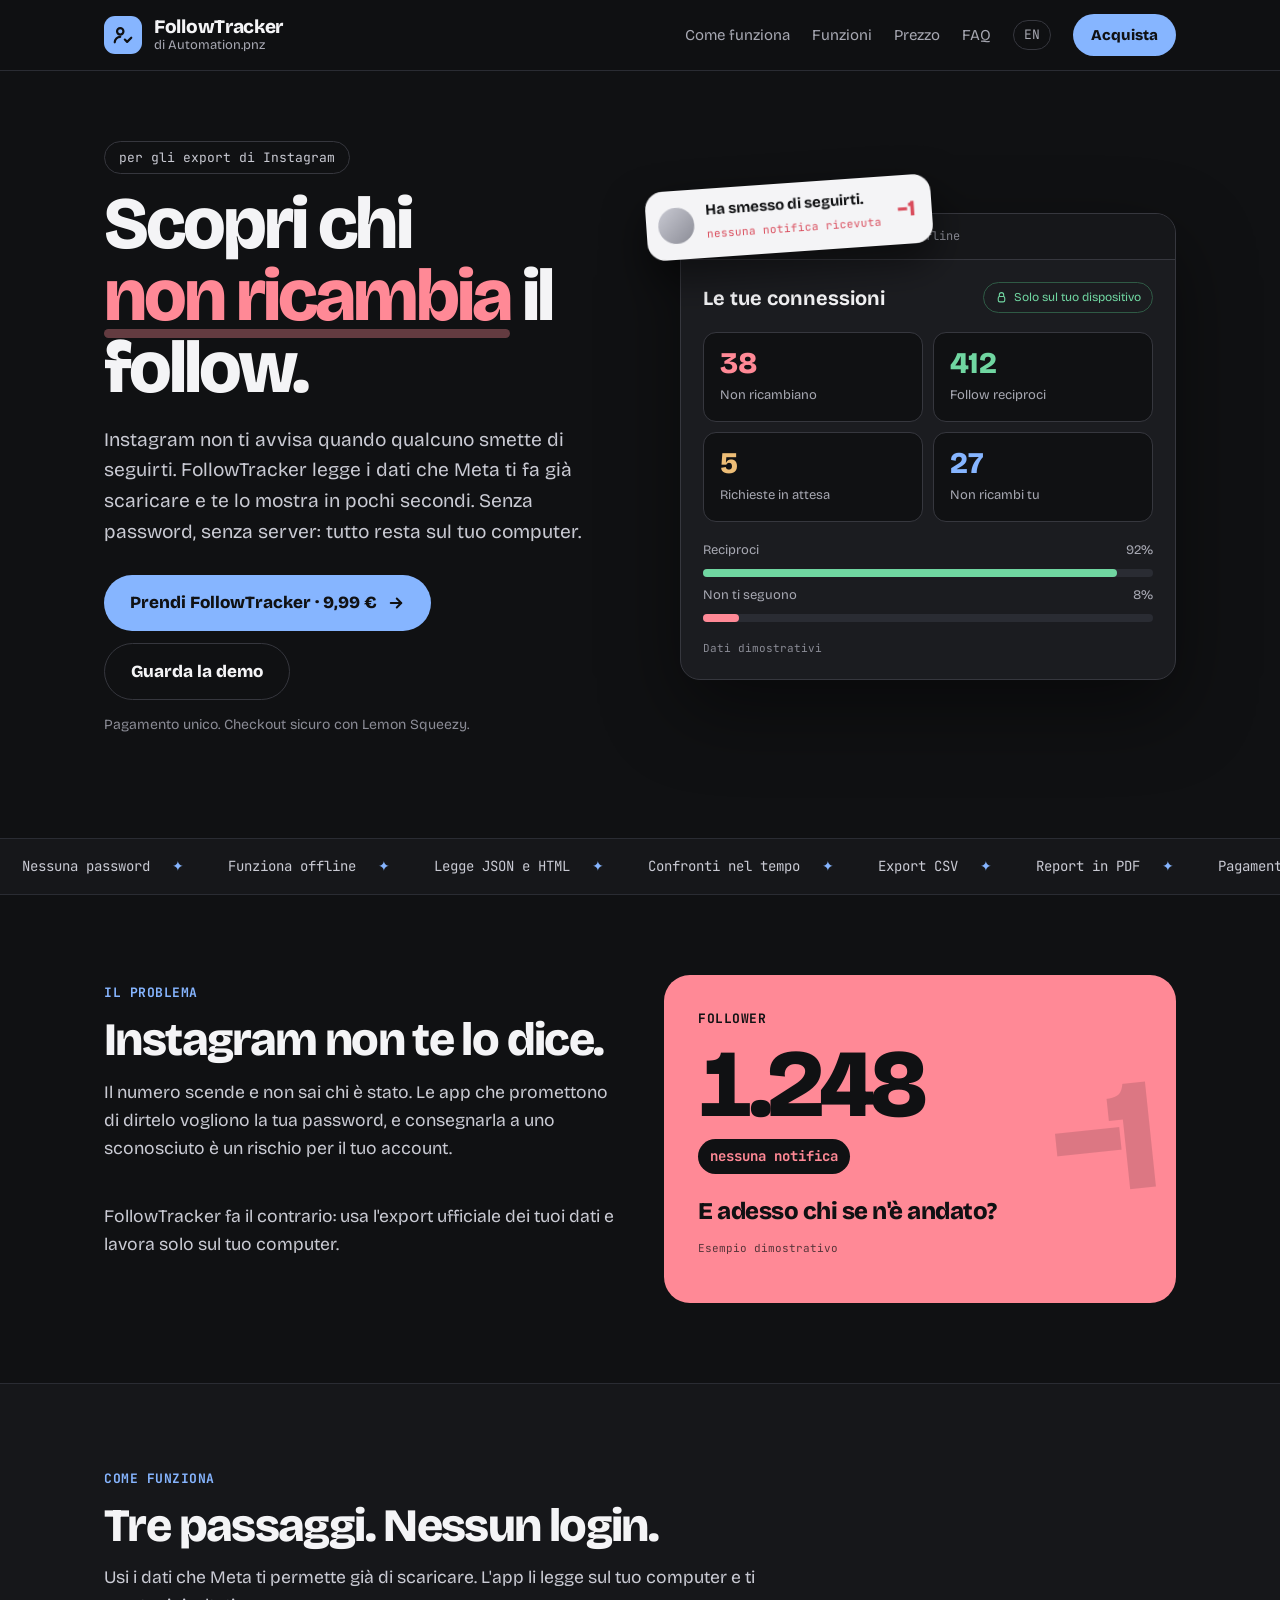
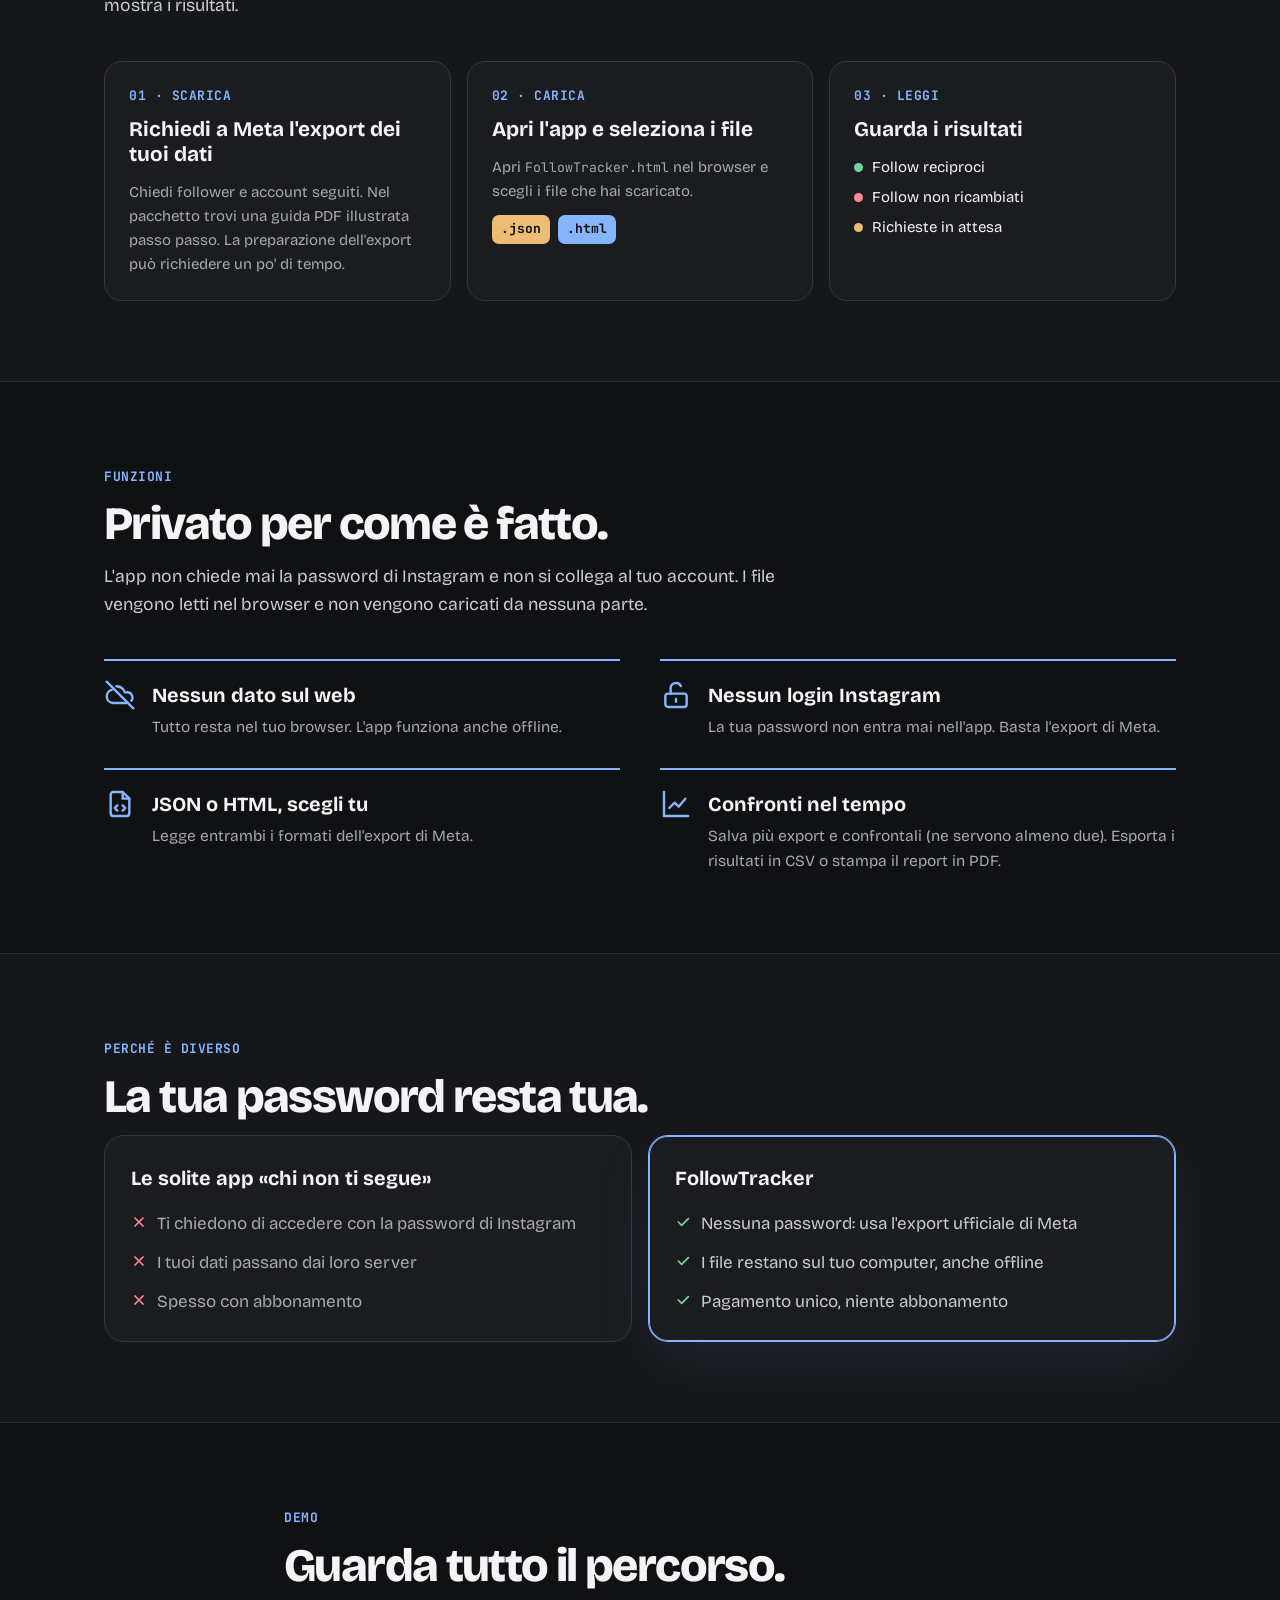
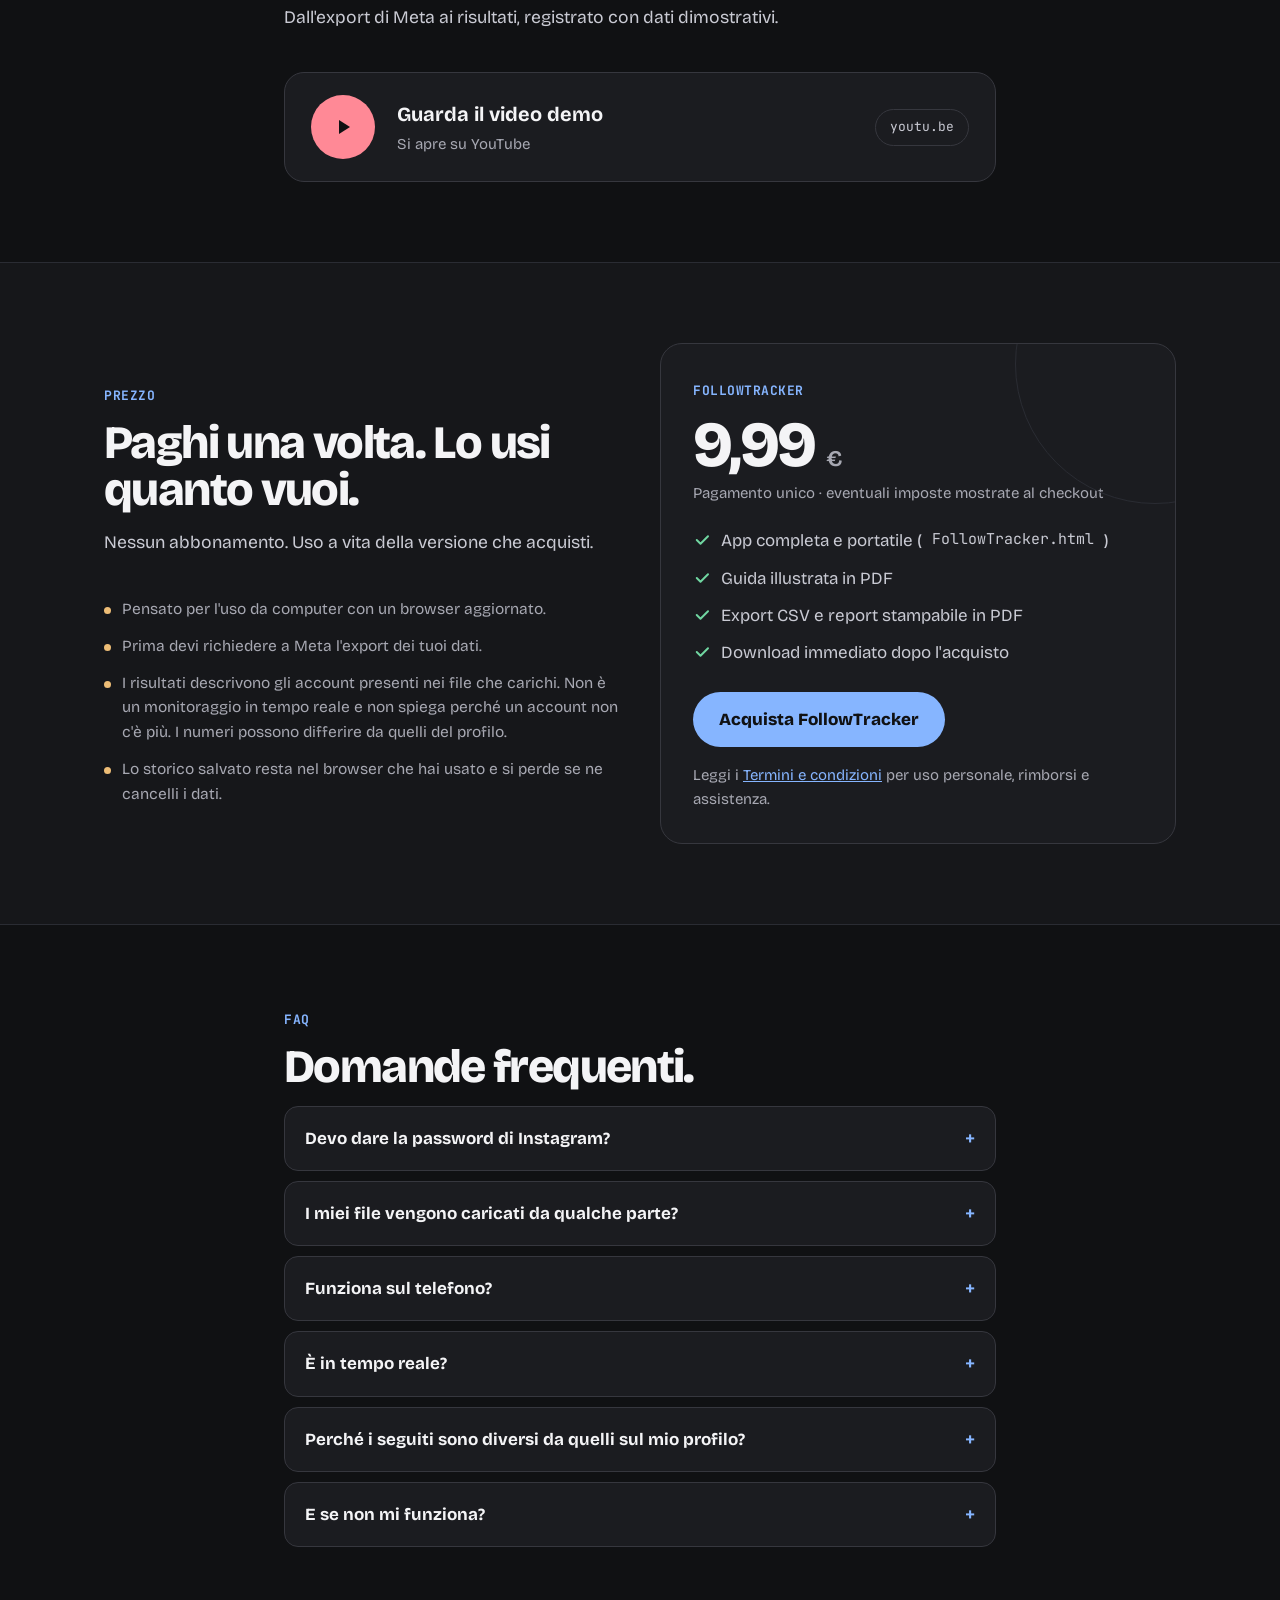
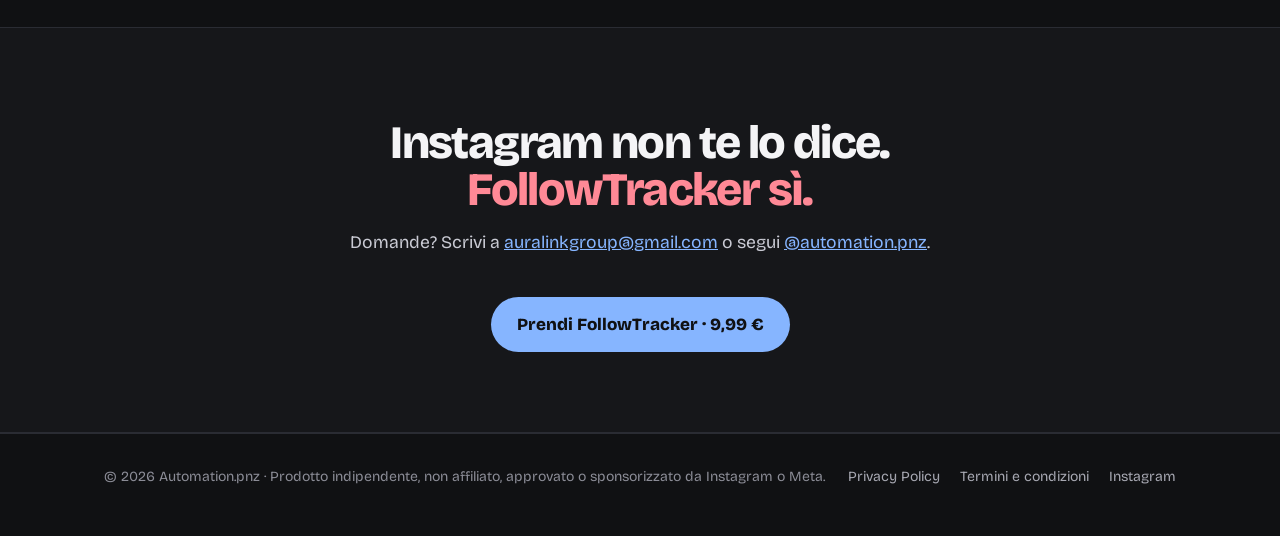
==== commit d4c87521: "ToS updated" ====
--- a/index.html
+++ b/index.html
@@ -268,6 +268,10 @@
           <p>No. I risultati si riferiscono all'export che carichi. Per vedere i cambiamenti richiedi un nuovo export e confrontalo con uno precedente.</p>
         </details>
         <details>
+          <summary>Perché i seguiti sono diversi da quelli sul mio profilo?</summary>
+          <p>L'export di Meta può contenere account disattivati o rimossi che Instagram non conta più. L'app mostra cosa c'è nel file, quindi il numero può essere più alto. Dal file non si può sapere quali sono; puoi trovarli aprendo i profili dalla sezione "Verifica seguiti" ed escluderli.</p>
+        </details>
+        <details>
           <summary>E se non mi funziona?</summary>
           <p>Scrivi a <a href="mailto:auralinkgroup@gmail.com">auralinkgroup@gmail.com</a>. Se non riusciamo a risolvere il problema, puoi chiedere il rimborso entro 14 giorni come indicato nei <a href="terms.html">Termini</a>.</p>
         </details>
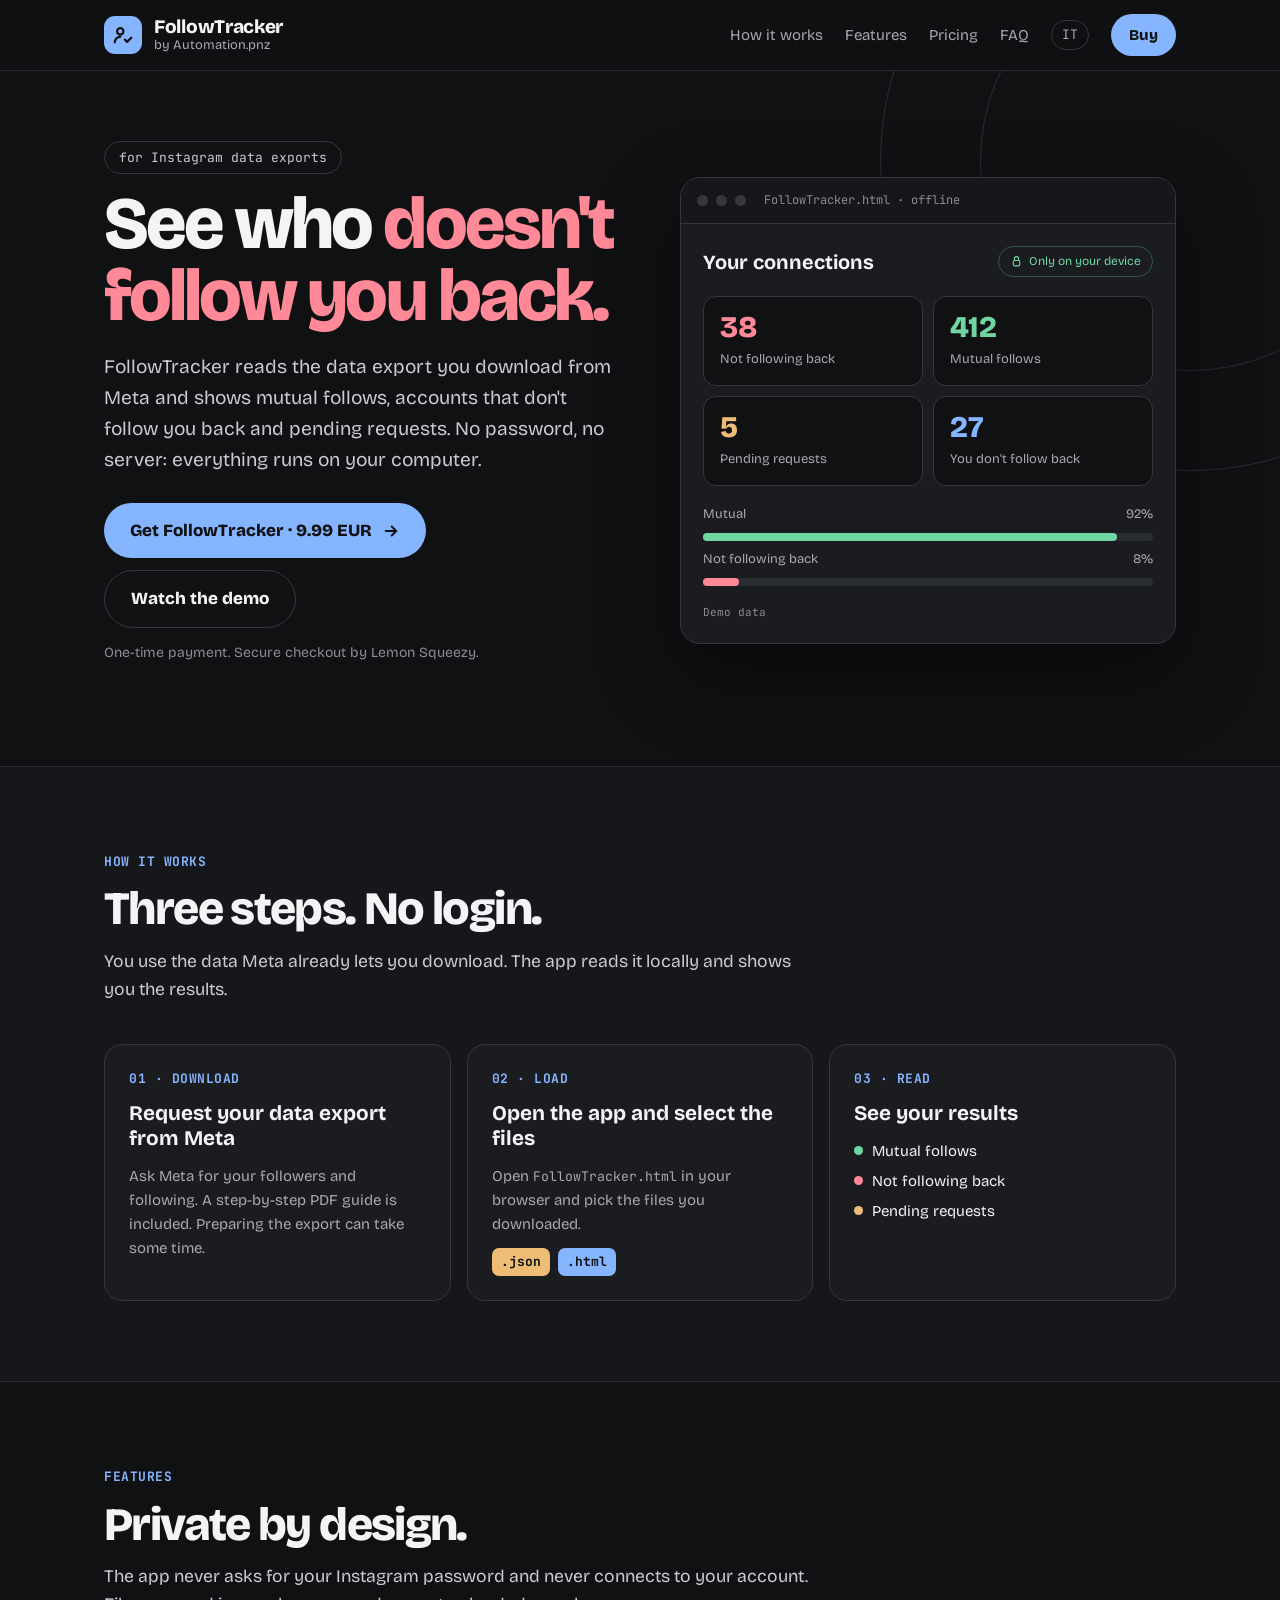
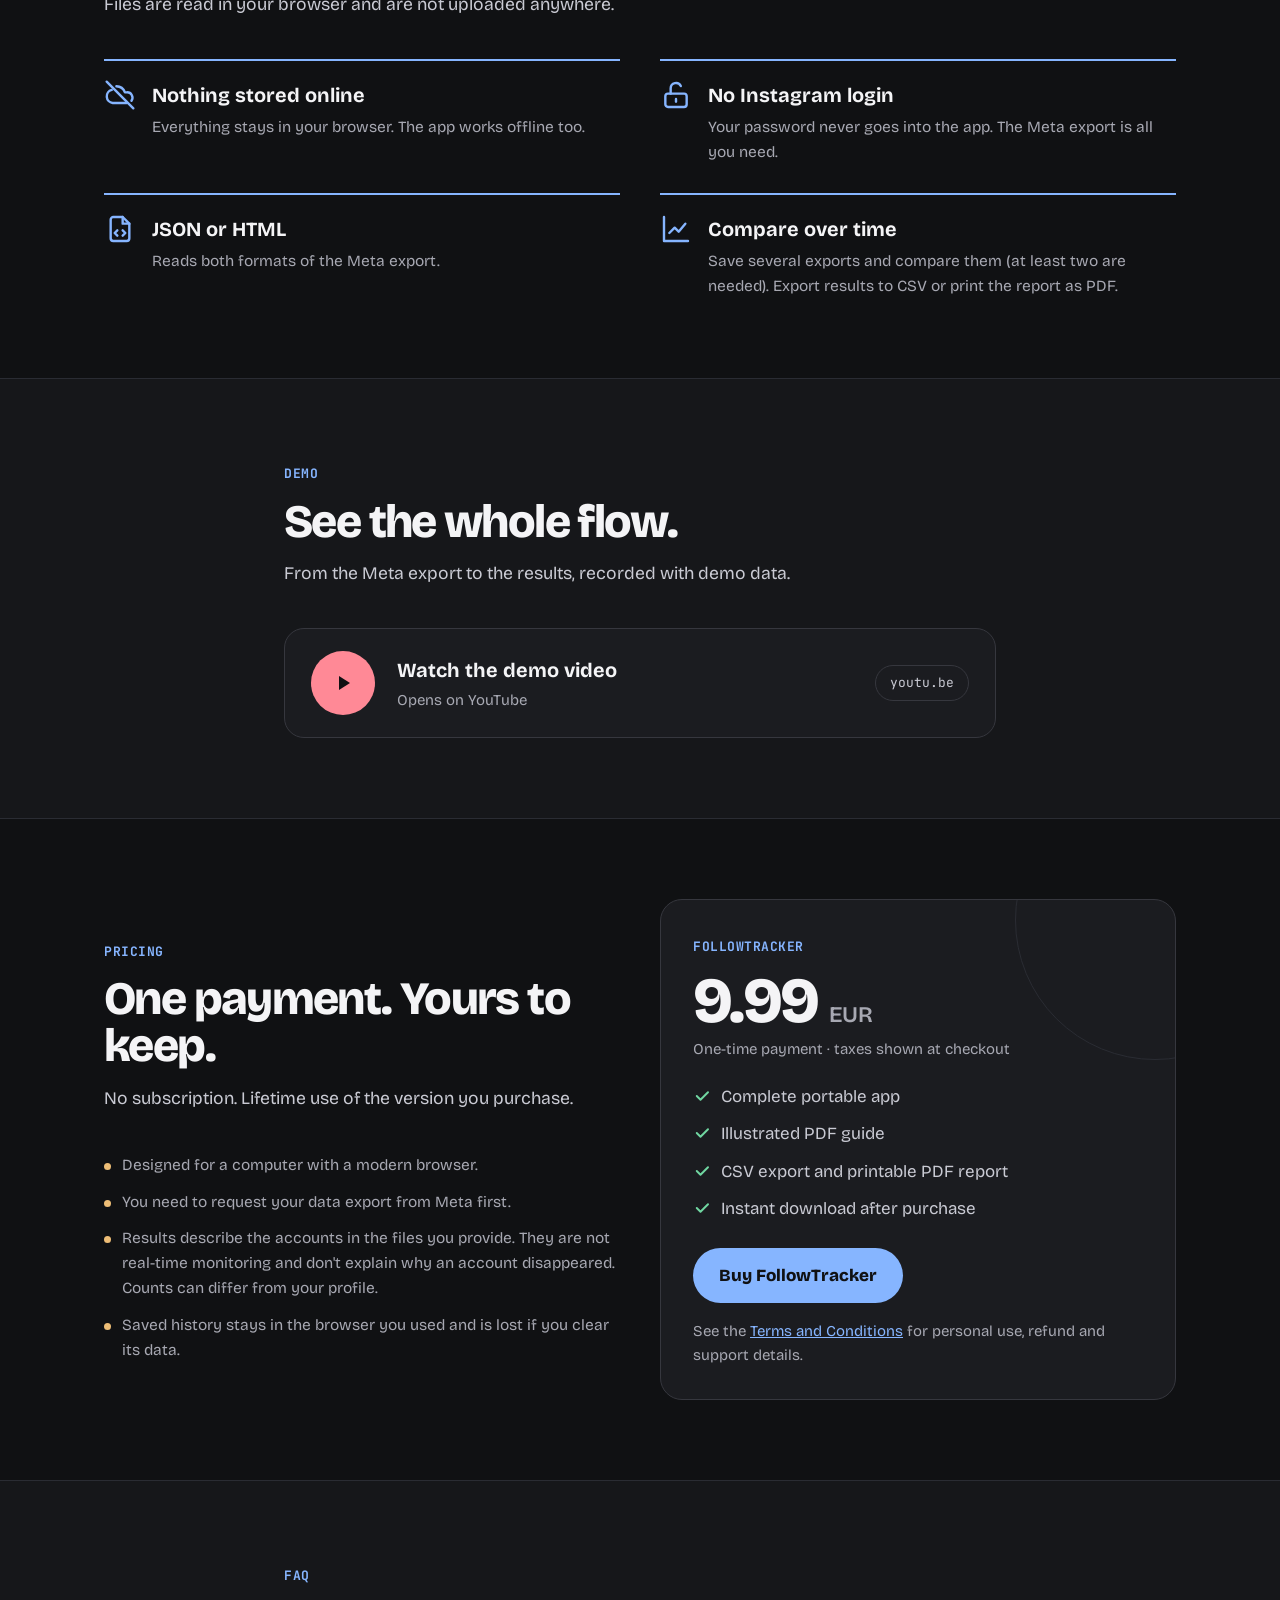
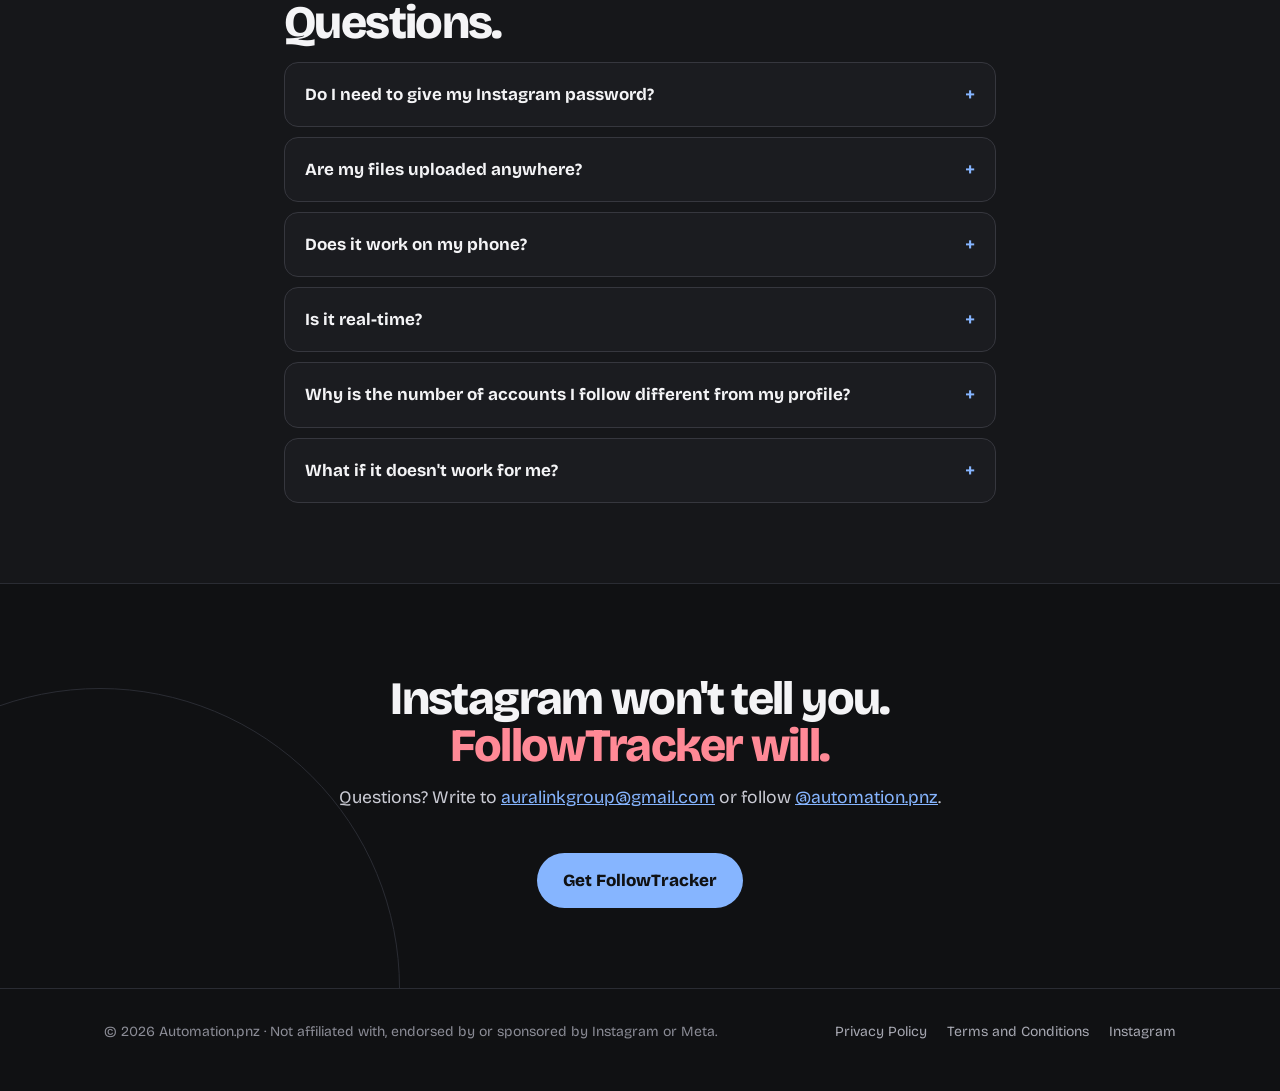
==== commit 0e8ab5b5: "test" ====
--- a/index.html
+++ b/index.html
@@ -1,301 +1,229 @@
 <!doctype html>
-<html lang="it">
+<html lang="en">
 <head>
 <meta charset="utf-8">
 <meta name="viewport" content="width=device-width, initial-scale=1">
-<title>FollowTracker di Automation.pnz</title>
-<meta name="description" content="Scopri chi non ricambia il follow analizzando i dati che scarichi da Meta. Funziona nel browser, anche offline, e non chiede la password di Instagram.">
-<link rel="alternate" hreflang="en" href="en/index.html">
+<title>FollowTracker by Automation.pnz</title>
+<meta name="description" content="FollowTracker analyzes the data export you download from Meta to show who doesn't follow you back. It runs in your browser, works offline and never asks for your Instagram password.">
 <link rel="preconnect" href="https://fonts.googleapis.com">
 <link rel="preconnect" href="https://fonts.gstatic.com" crossorigin>
 <link rel="stylesheet" href="https://fonts.googleapis.com/css2?family=Bricolage+Grotesque:opsz,wght@12..96,400;12..96,600;12..96,800&family=JetBrains+Mono:wght@500;700&display=swap">
-<link rel="stylesheet" href="style.css">
-<script src="main.js" defer></script>
+<link rel="stylesheet" href="../style.css">
 </head>
 <body>
 <header class="site">
   <div class="wrap">
     <a class="brand" href="index.html">
       <span class="logo"><svg aria-hidden="true" width="22" height="22" viewBox="0 0 24 24" fill="none" stroke="#101113" stroke-width="2.4" stroke-linecap="round" stroke-linejoin="round"><circle cx="9" cy="8" r="3.5"/><path d="M3 20c0-3.3 2.7-6 6-6"/><path d="M14 17l2.5 2.5L21 15"/></svg></span>
-      <span class="brand-name"><strong>FollowTracker</strong><span>di Automation.pnz</span></span>
+      <span class="brand-name"><strong>FollowTracker</strong><span>by Automation.pnz</span></span>
     </a>
     <nav>
-      <a href="#come">Come funziona</a>
-      <a href="#funzioni">Funzioni</a>
-      <a href="#prezzo">Prezzo</a>
+      <a href="#how">How it works</a>
+      <a href="#features">Features</a>
+      <a href="#pricing">Pricing</a>
       <a href="#faq">FAQ</a>
-      <a href="en/index.html" lang="en" class="lang">EN</a>
-      <a class="btn small" href="https://automationpnz.lemonsqueezy.com">Acquista</a>
+      <a href="../index.html" lang="it" class="lang">IT</a>
+      <a class="btn small" href="https://automationpnz.lemonsqueezy.com">Buy</a>
     </nav>
   </div>
 </header>
 
 <main>
   <section class="hero">
-    <div class="ripple" style="right:-260px;top:-260px;width:700px;height:700px" aria-hidden="true"></div>
-    <div class="ripple r2" style="right:-260px;top:-260px;width:700px;height:700px" aria-hidden="true"></div>
-    <div class="ripple r3" style="right:-260px;top:-260px;width:700px;height:700px" aria-hidden="true"></div>
-    <div class="wrap">
-      <div class="hero-copy">
-        <span class="pill">per gli export di Instagram</span>
-        <h1>Scopri chi <span class="hl">non ricambia</span> il follow.</h1>
-        <p class="lead">Instagram non ti avvisa quando qualcuno smette di seguirti. FollowTracker legge i dati che Meta ti fa già scaricare e te lo mostra in pochi secondi. Senza password, senza server: tutto resta sul tuo computer.</p>
+    <div class="rings" style="right:-220px;top:-220px;width:620px;height:620px" aria-hidden="true"></div>
+    <div class="rings" style="right:-120px;top:-120px;width:420px;height:420px" aria-hidden="true"></div>
+    <div class="wrap">
+      <div>
+        <span class="pill">for Instagram data exports</span>
+        <h1>See who <em>doesn't follow you back.</em></h1>
+        <p class="lead">FollowTracker reads the data export you download from Meta and shows mutual follows, accounts that don't follow you back and pending requests. No password, no server: everything runs on your computer.</p>
         <div class="actions">
-          <a class="btn shine halo" href="https://automationpnz.lemonsqueezy.com">Prendi FollowTracker · 9,99 €
+          <a class="btn" href="https://automationpnz.lemonsqueezy.com">Get FollowTracker · 9.99 EUR
             <svg aria-hidden="true" width="18" height="18" viewBox="0 0 24 24" fill="none" stroke="currentColor" stroke-width="2.6" stroke-linecap="round" stroke-linejoin="round"><path d="M5 12h14"/><path d="M13 6l6 6-6 6"/></svg>
           </a>
-          <a class="btn ghost" href="#demo">Guarda la demo</a>
-        </div>
-        <p class="note">Pagamento unico. Checkout sicuro con Lemon Squeezy.</p>
-      </div>
-
-      <div class="stage">
-        <div class="toast" aria-hidden="true">
-          <span class="avatar"></span>
-          <span><b>Ha smesso di seguirti.</b><small>nessuna notifica ricevuta</small></span>
-          <span class="minus">−1</span>
-        </div>
-        <div class="mock" role="img" aria-label="Anteprima di FollowTracker con dati dimostrativi">
-          <div class="mock-bar"><i></i><i></i><i></i><span>FollowTracker.html · offline</span></div>
-          <div class="mock-body">
-            <div class="mock-head">
-              <strong>Le tue connessioni</strong>
-              <span class="badge-local">
-                <svg aria-hidden="true" width="13" height="13" viewBox="0 0 24 24" fill="none" stroke="currentColor" stroke-width="2" stroke-linecap="round" stroke-linejoin="round"><rect x="6" y="10" width="12" height="10" rx="3"/><path d="M8 10V7a4 4 0 0 1 8 0v3"/></svg>
-                Solo sul tuo dispositivo
-              </span>
-            </div>
-            <div class="stats">
-              <div class="stat"><b style="color:var(--coral)" data-count="38">38</b><span>Non ricambiano</span></div>
-              <div class="stat"><b style="color:var(--green)" data-count="412">412</b><span>Follow reciproci</span></div>
-              <div class="stat"><b style="color:var(--amber)" data-count="5">5</b><span>Richieste in attesa</span></div>
-              <div class="stat"><b style="color:var(--blue)" data-count="27">27</b><span>Non ricambi tu</span></div>
-            </div>
-            <div class="bars">
-              <div class="row"><span>Reciproci</span><span>92%</span></div>
-              <div class="bar"><div style="width:0;background:var(--green)" data-width="92%"></div></div>
-              <div class="row"><span>Non ti seguono</span><span>8%</span></div>
-              <div class="bar"><div style="width:0;background:var(--coral)" data-width="8%"></div></div>
-            </div>
-            <div class="mock-foot">Dati dimostrativi</div>
-          </div>
-        </div>
-      </div>
-    </div>
-  </section>
-
-  <div class="ticker" aria-hidden="true">
-    <div class="ticker-track">
-      <span>Nessuna password</span><span>Funziona offline</span><span>Legge JSON e HTML</span><span>Confronti nel tempo</span><span>Export CSV</span><span>Report in PDF</span><span>Pagamento unico</span><span>Dati solo sul tuo PC</span>
-      <span>Nessuna password</span><span>Funziona offline</span><span>Legge JSON e HTML</span><span>Confronti nel tempo</span><span>Export CSV</span><span>Report in PDF</span><span>Pagamento unico</span><span>Dati solo sul tuo PC</span>
-    </div>
-  </div>
-
-  <section>
-    <div class="wrap problem">
-      <div class="reveal">
-        <span class="eyebrow">Il problema</span>
-        <h2>Instagram non te lo dice.</h2>
-        <p class="sub">Il numero scende e non sai chi è stato. Le app che promettono di dirtelo vogliono la tua password, e consegnarla a uno sconosciuto è un rischio per il tuo account.</p>
-        <p class="sub">FollowTracker fa il contrario: usa l'export ufficiale dei tuoi dati e lavora solo sul tuo computer.</p>
-      </div>
-      <div class="counter-card reveal d2">
-        <div class="big-minus" aria-hidden="true">−1</div>
-        <div class="label">Follower</div>
-        <div class="count" data-followers="1248" aria-live="off">1.248</div>
-        <span class="delta" data-delta>nessuna notifica</span>
-        <p class="question">E adesso chi se n'è andato?</p>
-        <p class="demo">Esempio dimostrativo</p>
-      </div>
-    </div>
-  </section>
-
-  <section class="alt" id="come">
-    <div class="wrap">
-      <div class="reveal">
-        <span class="eyebrow">Come funziona</span>
-        <h2>Tre passaggi. Nessun login.</h2>
-        <p class="sub">Usi i dati che Meta ti permette già di scaricare. L'app li legge sul tuo computer e ti mostra i risultati.</p>
-      </div>
+          <a class="btn ghost" href="#demo">Watch the demo</a>
+        </div>
+        <p class="note">One-time payment. Secure checkout by Lemon Squeezy.</p>
+      </div>
+
+      <div class="mock" role="img" aria-label="FollowTracker app preview with demo data">
+        <div class="mock-bar"><i></i><i></i><i></i><span>FollowTracker.html · offline</span></div>
+        <div class="mock-body">
+          <div class="mock-head">
+            <strong>Your connections</strong>
+            <span class="badge-local">
+              <svg aria-hidden="true" width="13" height="13" viewBox="0 0 24 24" fill="none" stroke="currentColor" stroke-width="2" stroke-linecap="round" stroke-linejoin="round"><rect x="6" y="10" width="12" height="10" rx="3"/><path d="M8 10V7a4 4 0 0 1 8 0v3"/></svg>
+              Only on your device
+            </span>
+          </div>
+          <div class="stats">
+            <div class="stat"><b style="color:var(--coral)">38</b><span>Not following back</span></div>
+            <div class="stat"><b style="color:var(--green)">412</b><span>Mutual follows</span></div>
+            <div class="stat"><b style="color:var(--amber)">5</b><span>Pending requests</span></div>
+            <div class="stat"><b style="color:var(--blue)">27</b><span>You don't follow back</span></div>
+          </div>
+          <div class="bars">
+            <div class="row"><span>Mutual</span><span>92%</span></div>
+            <div class="bar"><div style="width:92%;background:var(--green)"></div></div>
+            <div class="row"><span>Not following back</span><span>8%</span></div>
+            <div class="bar"><div style="width:8%;background:var(--coral)"></div></div>
+          </div>
+          <div class="mock-foot">Demo data</div>
+        </div>
+      </div>
+    </div>
+  </section>
+
+  <section class="alt" id="how">
+    <div class="wrap">
+      <span class="eyebrow">How it works</span>
+      <h2>Three steps. No login.</h2>
+      <p class="sub">You use the data Meta already lets you download. The app reads it locally and shows you the results.</p>
       <div class="steps">
-        <div class="step reveal d1">
-          <span class="eyebrow">01 · Scarica</span>
-          <h3>Richiedi a Meta l'export dei tuoi dati</h3>
-          <p>Chiedi follower e account seguiti. Nel pacchetto trovi una guida PDF illustrata passo passo. La preparazione dell'export può richiedere un po' di tempo.</p>
-        </div>
-        <div class="step reveal d2">
-          <span class="eyebrow">02 · Carica</span>
-          <h3>Apri l'app e seleziona i file</h3>
-          <p>Apri <code>FollowTracker.html</code> nel browser e scegli i file che hai scaricato.</p>
+        <div class="step">
+          <span class="eyebrow">01 · Download</span>
+          <h3>Request your data export from Meta</h3>
+          <p>Ask Meta for your followers and following. A step-by-step PDF guide is included. Preparing the export can take some time.</p>
+        </div>
+        <div class="step">
+          <span class="eyebrow">02 · Load</span>
+          <h3>Open the app and select the files</h3>
+          <p>Open <code>FollowTracker.html</code> in your browser and pick the files you downloaded.</p>
           <div class="chips"><span class="chip" style="background:var(--amber)">.json</span><span class="chip" style="background:var(--blue)">.html</span></div>
         </div>
-        <div class="step reveal d3">
-          <span class="eyebrow">03 · Leggi</span>
-          <h3>Guarda i risultati</h3>
+        <div class="step">
+          <span class="eyebrow">03 · Read</span>
+          <h3>See your results</h3>
           <div class="legend">
-            <span><i class="dot" style="background:var(--green)"></i>Follow reciproci</span>
-            <span><i class="dot" style="background:var(--coral)"></i>Follow non ricambiati</span>
-            <span><i class="dot" style="background:var(--amber)"></i>Richieste in attesa</span>
-          </div>
-        </div>
-      </div>
-    </div>
-  </section>
-
-  <section id="funzioni">
-    <div class="wrap">
-      <div class="reveal">
-        <span class="eyebrow">Funzioni</span>
-        <h2>Privato per come è fatto.</h2>
-        <p class="sub">L'app non chiede mai la password di Instagram e non si collega al tuo account. I file vengono letti nel browser e non vengono caricati da nessuna parte.</p>
-      </div>
+            <span><i class="dot" style="background:var(--green)"></i>Mutual follows</span>
+            <span><i class="dot" style="background:var(--coral)"></i>Not following back</span>
+            <span><i class="dot" style="background:var(--amber)"></i>Pending requests</span>
+          </div>
+        </div>
+      </div>
+    </div>
+  </section>
+
+  <section id="features">
+    <div class="wrap">
+      <span class="eyebrow">Features</span>
+      <h2>Private by design.</h2>
+      <p class="sub">The app never asks for your Instagram password and never connects to your account. Files are read in your browser and are not uploaded anywhere.</p>
       <div class="features">
-        <div class="feature reveal d1">
+        <div class="feature">
           <svg aria-hidden="true" width="32" height="32" viewBox="0 0 24 24" fill="none" stroke="var(--blue)" stroke-width="1.8" stroke-linecap="round" stroke-linejoin="round"><path d="M2 2l20 20"/><path d="M5.8 8.2A5 5 0 0 0 6.5 18H17"/><path d="M20.6 16.3A4 4 0 0 0 17 10h-1.3A7 7 0 0 0 9.3 5.4"/></svg>
-          <div><h3>Nessun dato sul web</h3><p>Tutto resta nel tuo browser. L'app funziona anche offline.</p></div>
-        </div>
-        <div class="feature reveal d2">
+          <div><h3>Nothing stored online</h3><p>Everything stays in your browser. The app works offline too.</p></div>
+        </div>
+        <div class="feature">
           <svg aria-hidden="true" width="32" height="32" viewBox="0 0 24 24" fill="none" stroke="var(--blue)" stroke-width="1.8" stroke-linecap="round" stroke-linejoin="round"><rect x="4" y="11" width="16" height="10" rx="2"/><path d="M8 11V7a4 4 0 0 1 7.6-1.7"/><path d="M12 15v2"/></svg>
-          <div><h3>Nessun login Instagram</h3><p>La tua password non entra mai nell'app. Basta l'export di Meta.</p></div>
-        </div>
-        <div class="feature reveal d1">
+          <div><h3>No Instagram login</h3><p>Your password never goes into the app. The Meta export is all you need.</p></div>
+        </div>
+        <div class="feature">
           <svg aria-hidden="true" width="32" height="32" viewBox="0 0 24 24" fill="none" stroke="var(--blue)" stroke-width="1.8" stroke-linecap="round" stroke-linejoin="round"><path d="M14 3H7a2 2 0 0 0-2 2v14a2 2 0 0 0 2 2h10a2 2 0 0 0 2-2V8z"/><path d="M14 3v5h5"/><path d="M10 13l-2 2 2 2"/><path d="M14 13l2 2-2 2"/></svg>
-          <div><h3>JSON o HTML, scegli tu</h3><p>Legge entrambi i formati dell'export di Meta.</p></div>
-        </div>
-        <div class="feature reveal d2">
+          <div><h3>JSON or HTML</h3><p>Reads both formats of the Meta export.</p></div>
+        </div>
+        <div class="feature">
           <svg aria-hidden="true" width="32" height="32" viewBox="0 0 24 24" fill="none" stroke="var(--blue)" stroke-width="1.8" stroke-linecap="round" stroke-linejoin="round"><path d="M3 3v18h18"/><path d="M7 15l4-4 3 3 5-6"/></svg>
-          <div><h3>Confronti nel tempo</h3><p>Salva più export e confrontali (ne servono almeno due). Esporta i risultati in CSV o stampa il report in PDF.</p></div>
-        </div>
-      </div>
-    </div>
-  </section>
-
-  <section class="alt">
-    <div class="wrap">
-      <div class="reveal">
-        <span class="eyebrow">Perché è diverso</span>
-        <h2>La tua password resta tua.</h2>
-      </div>
-      <div class="compare">
-        <div class="compare-col bad reveal d1">
-          <h3>Le solite app «chi non ti segue»</h3>
-          <ul>
-            <li><svg aria-hidden="true" width="16" height="16" viewBox="0 0 24 24" fill="none" stroke="var(--coral)" stroke-width="2.6" stroke-linecap="round"><path d="M6 6l12 12M18 6L6 18"/></svg>Ti chiedono di accedere con la password di Instagram</li>
-            <li><svg aria-hidden="true" width="16" height="16" viewBox="0 0 24 24" fill="none" stroke="var(--coral)" stroke-width="2.6" stroke-linecap="round"><path d="M6 6l12 12M18 6L6 18"/></svg>I tuoi dati passano dai loro server</li>
-            <li><svg aria-hidden="true" width="16" height="16" viewBox="0 0 24 24" fill="none" stroke="var(--coral)" stroke-width="2.6" stroke-linecap="round"><path d="M6 6l12 12M18 6L6 18"/></svg>Spesso con abbonamento</li>
-          </ul>
-        </div>
-        <div class="compare-col good reveal d2">
-          <h3>FollowTracker</h3>
-          <ul>
-            <li><svg aria-hidden="true" width="16" height="16" viewBox="0 0 24 24" fill="none" stroke="var(--green)" stroke-width="2.6" stroke-linecap="round" stroke-linejoin="round"><path d="M5 12l5 5L20 7"/></svg>Nessuna password: usa l'export ufficiale di Meta</li>
-            <li><svg aria-hidden="true" width="16" height="16" viewBox="0 0 24 24" fill="none" stroke="var(--green)" stroke-width="2.6" stroke-linecap="round" stroke-linejoin="round"><path d="M5 12l5 5L20 7"/></svg>I file restano sul tuo computer, anche offline</li>
-            <li><svg aria-hidden="true" width="16" height="16" viewBox="0 0 24 24" fill="none" stroke="var(--green)" stroke-width="2.6" stroke-linecap="round" stroke-linejoin="round"><path d="M5 12l5 5L20 7"/></svg>Pagamento unico, niente abbonamento</li>
-          </ul>
-        </div>
-      </div>
-    </div>
-  </section>
-
-  <section id="demo">
+          <div><h3>Compare over time</h3><p>Save several exports and compare them (at least two are needed). Export results to CSV or print the report as PDF.</p></div>
+        </div>
+      </div>
+    </div>
+  </section>
+
+  <section class="alt" id="demo">
     <div class="wrap narrow">
-      <div class="reveal">
-        <span class="eyebrow">Demo</span>
-        <h2>Guarda tutto il percorso.</h2>
-        <p class="sub">Dall'export di Meta ai risultati, registrato con dati dimostrativi.</p>
-      </div>
-      <a class="video-card reveal d1" href="https://youtu.be/nI84-twU-Dk" target="_blank" rel="noopener">
+      <span class="eyebrow">Demo</span>
+      <h2>See the whole flow.</h2>
+      <p class="sub">From the Meta export to the results, recorded with demo data.</p>
+      <a class="video-card" href="https://youtu.be/nI84-twU-Dk" target="_blank" rel="noopener">
         <span class="play"><svg aria-hidden="true" width="24" height="24" viewBox="0 0 24 24" fill="#101113"><path d="M8 5v14l11-7z"/></svg></span>
-        <span><h3>Guarda il video demo</h3><p>Si apre su YouTube</p></span>
+        <span><h3>Watch the demo video</h3><p>Opens on YouTube</p></span>
         <span class="pill">youtu.be</span>
       </a>
     </div>
   </section>
 
-  <section class="alt" id="prezzo">
+  <section id="pricing">
     <div class="wrap">
       <div class="price-wrap">
-        <div class="reveal">
-          <span class="eyebrow">Prezzo</span>
-          <h2>Paghi una volta. Lo usi quanto vuoi.</h2>
-          <p class="sub">Nessun abbonamento. Uso a vita della versione che acquisti.</p>
+        <div>
+          <span class="eyebrow">Pricing</span>
+          <h2>One payment. Yours to keep.</h2>
+          <p class="sub">No subscription. Lifetime use of the version you purchase.</p>
           <ul class="limits">
-            <li>Pensato per l'uso da computer con un browser aggiornato.</li>
-            <li>Prima devi richiedere a Meta l'export dei tuoi dati.</li>
-            <li>I risultati descrivono gli account presenti nei file che carichi. Non è un monitoraggio in tempo reale e non spiega perché un account non c'è più. I numeri possono differire da quelli del profilo.</li>
-            <li>Lo storico salvato resta nel browser che hai usato e si perde se ne cancelli i dati.</li>
+            <li>Designed for a computer with a modern browser.</li>
+            <li>You need to request your data export from Meta first.</li>
+            <li>Results describe the accounts in the files you provide. They are not real-time monitoring and don't explain why an account disappeared. Counts can differ from your profile.</li>
+            <li>Saved history stays in the browser you used and is lost if you clear its data.</li>
           </ul>
         </div>
-        <div class="price-card reveal d2">
+        <div class="price-card">
           <div class="rings" style="right:-120px;top:-120px;width:280px;height:280px" aria-hidden="true"></div>
           <span class="eyebrow">FollowTracker</span>
-          <p class="amount">9,99 <small>€</small></p>
-          <p class="terms">Pagamento unico · eventuali imposte mostrate al checkout</p>
+          <p class="amount">9.99 <small>EUR</small></p>
+          <p class="terms">One-time payment · taxes shown at checkout</p>
           <ul class="checks">
-            <li><svg aria-hidden="true" width="18" height="18" viewBox="0 0 24 24" fill="none" stroke="var(--green)" stroke-width="2.6" stroke-linecap="round" stroke-linejoin="round"><path d="M5 12l5 5L20 7"/></svg>App completa e portatile (<code>FollowTracker.html</code>)</li>
-            <li><svg aria-hidden="true" width="18" height="18" viewBox="0 0 24 24" fill="none" stroke="var(--green)" stroke-width="2.6" stroke-linecap="round" stroke-linejoin="round"><path d="M5 12l5 5L20 7"/></svg>Guida illustrata in PDF</li>
-            <li><svg aria-hidden="true" width="18" height="18" viewBox="0 0 24 24" fill="none" stroke="var(--green)" stroke-width="2.6" stroke-linecap="round" stroke-linejoin="round"><path d="M5 12l5 5L20 7"/></svg>Export CSV e report stampabile in PDF</li>
-            <li><svg aria-hidden="true" width="18" height="18" viewBox="0 0 24 24" fill="none" stroke="var(--green)" stroke-width="2.6" stroke-linecap="round" stroke-linejoin="round"><path d="M5 12l5 5L20 7"/></svg>Download immediato dopo l'acquisto</li>
+            <li><svg aria-hidden="true" width="18" height="18" viewBox="0 0 24 24" fill="none" stroke="var(--green)" stroke-width="2.6" stroke-linecap="round" stroke-linejoin="round"><path d="M5 12l5 5L20 7"/></svg>Complete portable app</li>
+            <li><svg aria-hidden="true" width="18" height="18" viewBox="0 0 24 24" fill="none" stroke="var(--green)" stroke-width="2.6" stroke-linecap="round" stroke-linejoin="round"><path d="M5 12l5 5L20 7"/></svg>Illustrated PDF guide</li>
+            <li><svg aria-hidden="true" width="18" height="18" viewBox="0 0 24 24" fill="none" stroke="var(--green)" stroke-width="2.6" stroke-linecap="round" stroke-linejoin="round"><path d="M5 12l5 5L20 7"/></svg>CSV export and printable PDF report</li>
+            <li><svg aria-hidden="true" width="18" height="18" viewBox="0 0 24 24" fill="none" stroke="var(--green)" stroke-width="2.6" stroke-linecap="round" stroke-linejoin="round"><path d="M5 12l5 5L20 7"/></svg>Instant download after purchase</li>
           </ul>
-          <a class="btn shine" href="https://automationpnz.lemonsqueezy.com">Acquista FollowTracker</a>
-          <p class="terms" style="margin:16px 0 0">Leggi i <a href="terms.html">Termini e condizioni</a> per uso personale, rimborsi e assistenza.</p>
-        </div>
-      </div>
-    </div>
-  </section>
-
-  <section id="faq">
+          <a class="btn" href="https://automationpnz.lemonsqueezy.com">Buy FollowTracker</a>
+          <p class="terms" style="margin:16px 0 0">See the <a href="terms.html">Terms and Conditions</a> for personal use, refund and support details.</p>
+        </div>
+      </div>
+    </div>
+  </section>
+
+  <section class="alt" id="faq">
     <div class="wrap narrow">
-      <div class="reveal">
-        <span class="eyebrow">FAQ</span>
-        <h2>Domande frequenti.</h2>
-      </div>
-      <div class="faq reveal d1">
-        <details>
-          <summary>Devo dare la password di Instagram?</summary>
-          <p>No. L'app non la chiede mai e non si collega al tuo account. Legge solo i file dell'export che scarichi da Meta.</p>
-        </details>
-        <details>
-          <summary>I miei file vengono caricati da qualche parte?</summary>
-          <p>No. I file vengono letti nel tuo browser e non vengono inviati a nessun server. Trovi i dettagli nella <a href="privacy.html">Privacy Policy</a>.</p>
-        </details>
-        <details>
-          <summary>Funziona sul telefono?</summary>
-          <p>FollowTracker è pensato per l'uso da computer con un browser aggiornato.</p>
-        </details>
-        <details>
-          <summary>È in tempo reale?</summary>
-          <p>No. I risultati si riferiscono all'export che carichi. Per vedere i cambiamenti richiedi un nuovo export e confrontalo con uno precedente.</p>
-        </details>
-        <details>
-          <summary>Perché i seguiti sono diversi da quelli sul mio profilo?</summary>
-          <p>L'export di Meta può contenere account disattivati o rimossi che Instagram non conta più. L'app mostra cosa c'è nel file, quindi il numero può essere più alto. Dal file non si può sapere quali sono; puoi trovarli aprendo i profili dalla sezione "Verifica seguiti" ed escluderli.</p>
-        </details>
-        <details>
-          <summary>E se non mi funziona?</summary>
-          <p>Scrivi a <a href="mailto:auralinkgroup@gmail.com">auralinkgroup@gmail.com</a>. Se non riusciamo a risolvere il problema, puoi chiedere il rimborso entro 14 giorni come indicato nei <a href="terms.html">Termini</a>.</p>
-        </details>
-      </div>
-    </div>
-  </section>
-
-  <section class="cta alt">
-    <div class="ripple" style="left:-250px;bottom:-350px;width:700px;height:700px" aria-hidden="true"></div>
-    <div class="ripple r2" style="left:-250px;bottom:-350px;width:700px;height:700px" aria-hidden="true"></div>
-    <div class="wrap reveal">
-      <h2>Instagram non te lo dice. <em>FollowTracker sì.</em></h2>
-      <p class="sub">Domande? Scrivi a <a href="mailto:auralinkgroup@gmail.com">auralinkgroup@gmail.com</a> o segui <a href="https://www.instagram.com/automation.pnz/">@automation.pnz</a>.</p>
-      <a class="btn shine halo" href="https://automationpnz.lemonsqueezy.com">Prendi FollowTracker · 9,99 €</a>
+      <span class="eyebrow">FAQ</span>
+      <h2>Questions.</h2>
+      <div class="faq">
+        <details>
+          <summary>Do I need to give my Instagram password?</summary>
+          <p>No. The app never asks for it and never connects to your account. It only reads the export files you download from Meta.</p>
+        </details>
+        <details>
+          <summary>Are my files uploaded anywhere?</summary>
+          <p>No. The files are read locally in your browser and are not sent to any server. See the <a href="privacy.html">Privacy Policy</a>.</p>
+        </details>
+        <details>
+          <summary>Does it work on my phone?</summary>
+          <p>FollowTracker is designed for use on a computer with a modern browser.</p>
+        </details>
+        <details>
+          <summary>Is it real-time?</summary>
+          <p>No. Results reflect the export you load. To see changes, request a new export and compare it with a previous one.</p>
+        </details>
+        <details>
+          <summary>Why is the number of accounts I follow different from my profile?</summary>
+          <p>Meta's export can contain deactivated or removed accounts that Instagram no longer counts. The app shows what is in the file, so the number can be higher. The file doesn't say which ones they are; you can find them by opening the profiles from the "Verifica seguiti" section and excluding them.</p>
+        </details>
+        <details>
+          <summary>What if it doesn't work for me?</summary>
+          <p>Write to <a href="mailto:auralinkgroup@gmail.com">auralinkgroup@gmail.com</a>. If we can't solve the problem, you can request a refund within 14 days as described in the <a href="terms.html">Terms</a>.</p>
+        </details>
+      </div>
+    </div>
+  </section>
+
+  <section class="cta">
+    <div class="rings" style="left:-200px;bottom:-300px;width:600px;height:600px" aria-hidden="true"></div>
+    <div class="wrap">
+      <h2>Instagram won't tell you. <em>FollowTracker will.</em></h2>
+      <p class="sub">Questions? Write to <a href="mailto:auralinkgroup@gmail.com">auralinkgroup@gmail.com</a> or follow <a href="https://www.instagram.com/automation.pnz/">@automation.pnz</a>.</p>
+      <a class="btn" href="https://automationpnz.lemonsqueezy.com">Get FollowTracker</a>
     </div>
   </section>
 </main>
 
 <footer class="site">
   <div class="wrap">
-    <span>&copy; 2026 Automation.pnz · Prodotto indipendente, non affiliato, approvato o sponsorizzato da Instagram o Meta.</span>
+    <span>&copy; 2026 Automation.pnz · Not affiliated with, endorsed by or sponsored by Instagram or Meta.</span>
     <nav>
       <a href="privacy.html">Privacy Policy</a>
-      <a href="terms.html">Termini e condizioni</a>
+      <a href="terms.html">Terms and Conditions</a>
       <a href="https://www.instagram.com/automation.pnz/">Instagram</a>
     </nav>
   </div>
--- a/style.css
+++ b/style.css
@@ -294,10 +294,3 @@
   .toast { left: 8px; top: -26px; }
   .stage { margin-top: 24px; }
 }
-
-@media (prefers-reduced-motion: reduce) {
-  *, *::before, *::after { animation-duration: 0.01ms !important; animation-iteration-count: 1 !important; transition-duration: 0.01ms !important; }
-  .ticker-track { animation: none; }
-  .toast { opacity: 1; }
-  .js .reveal { opacity: 1; transform: none; }
-}
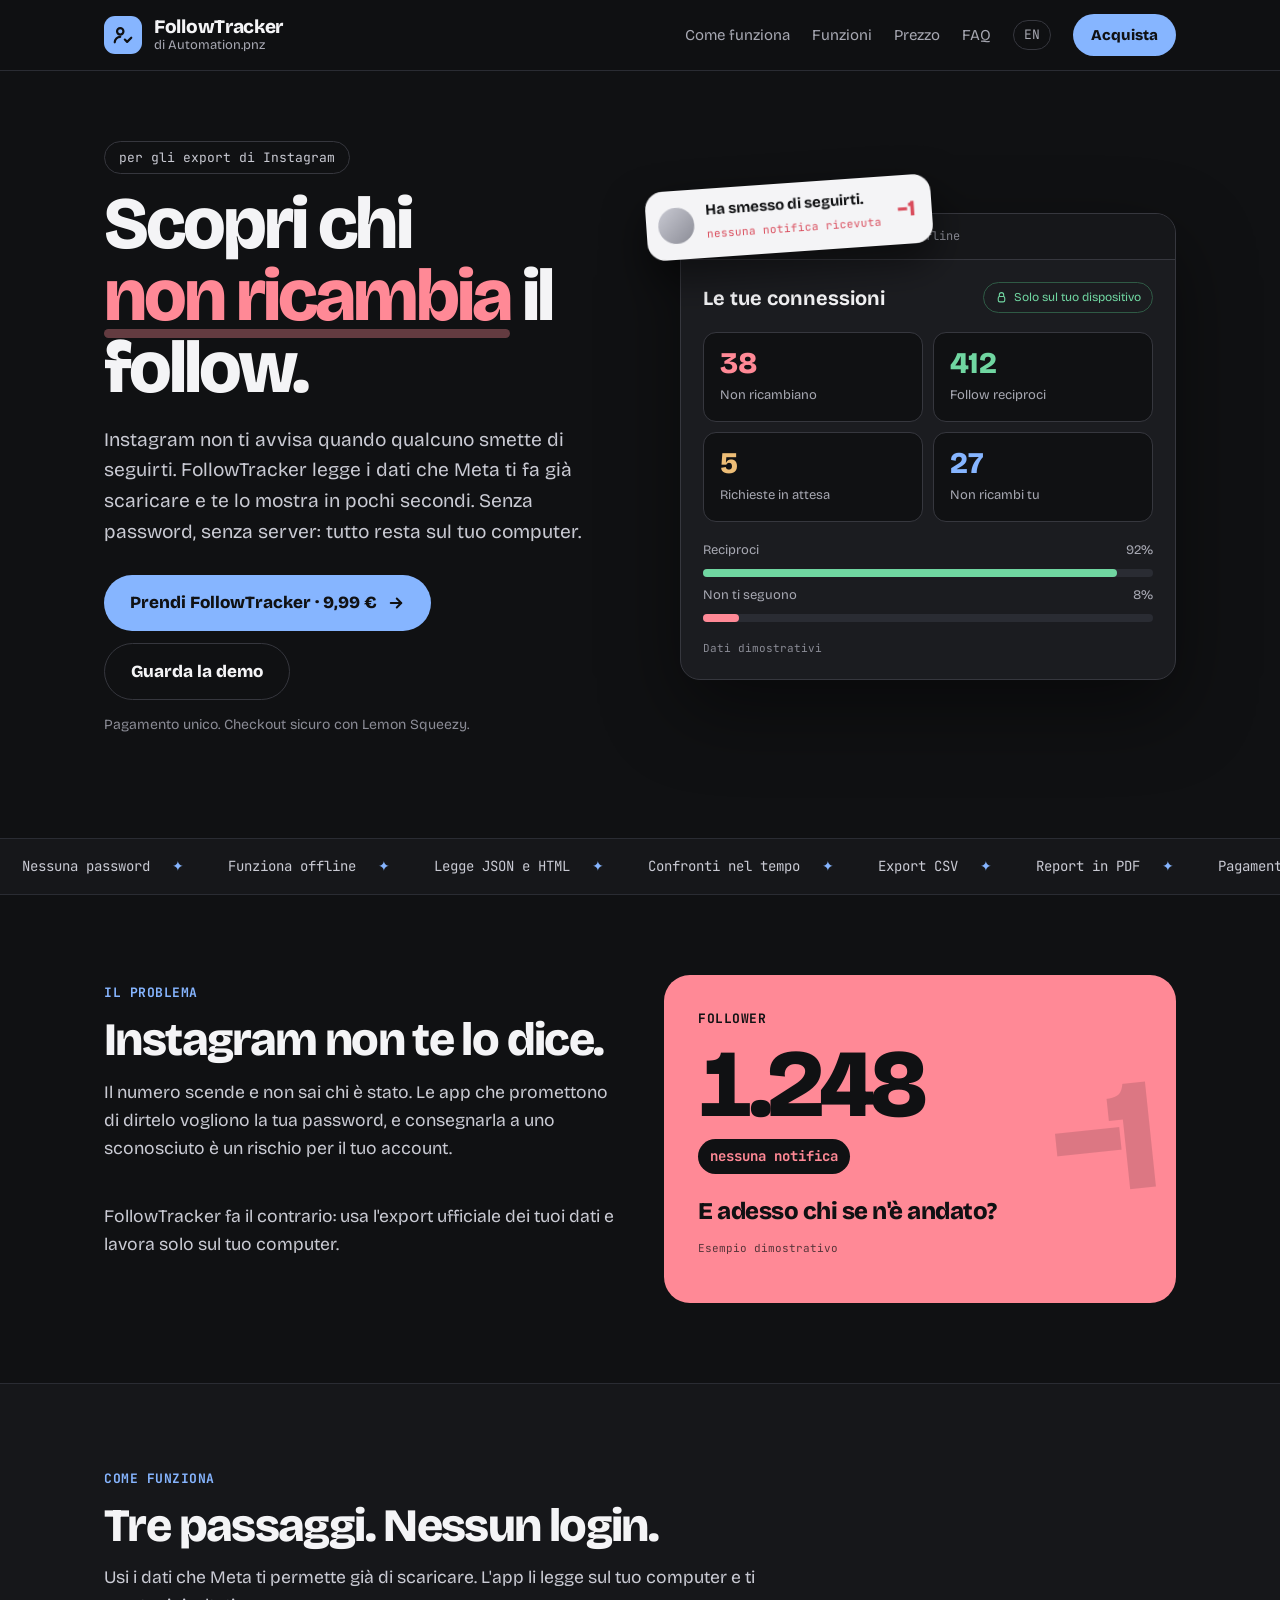
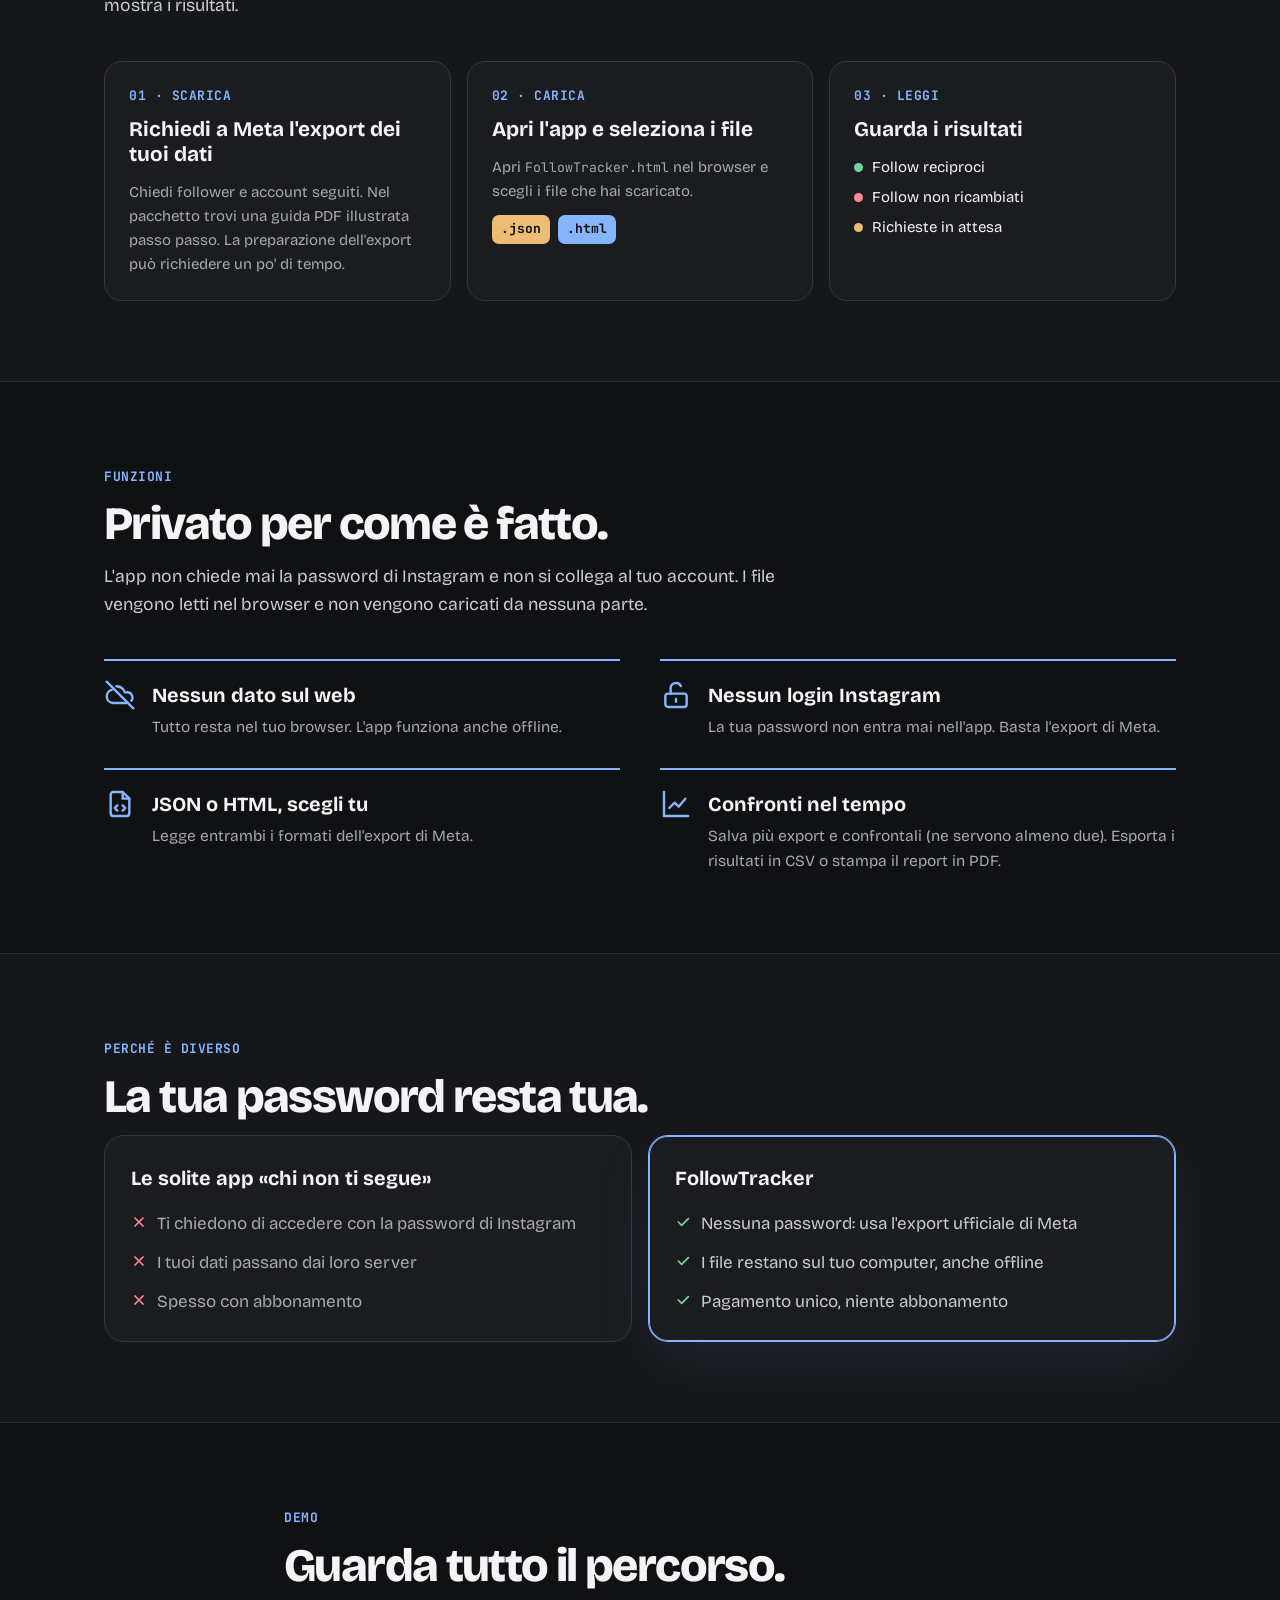
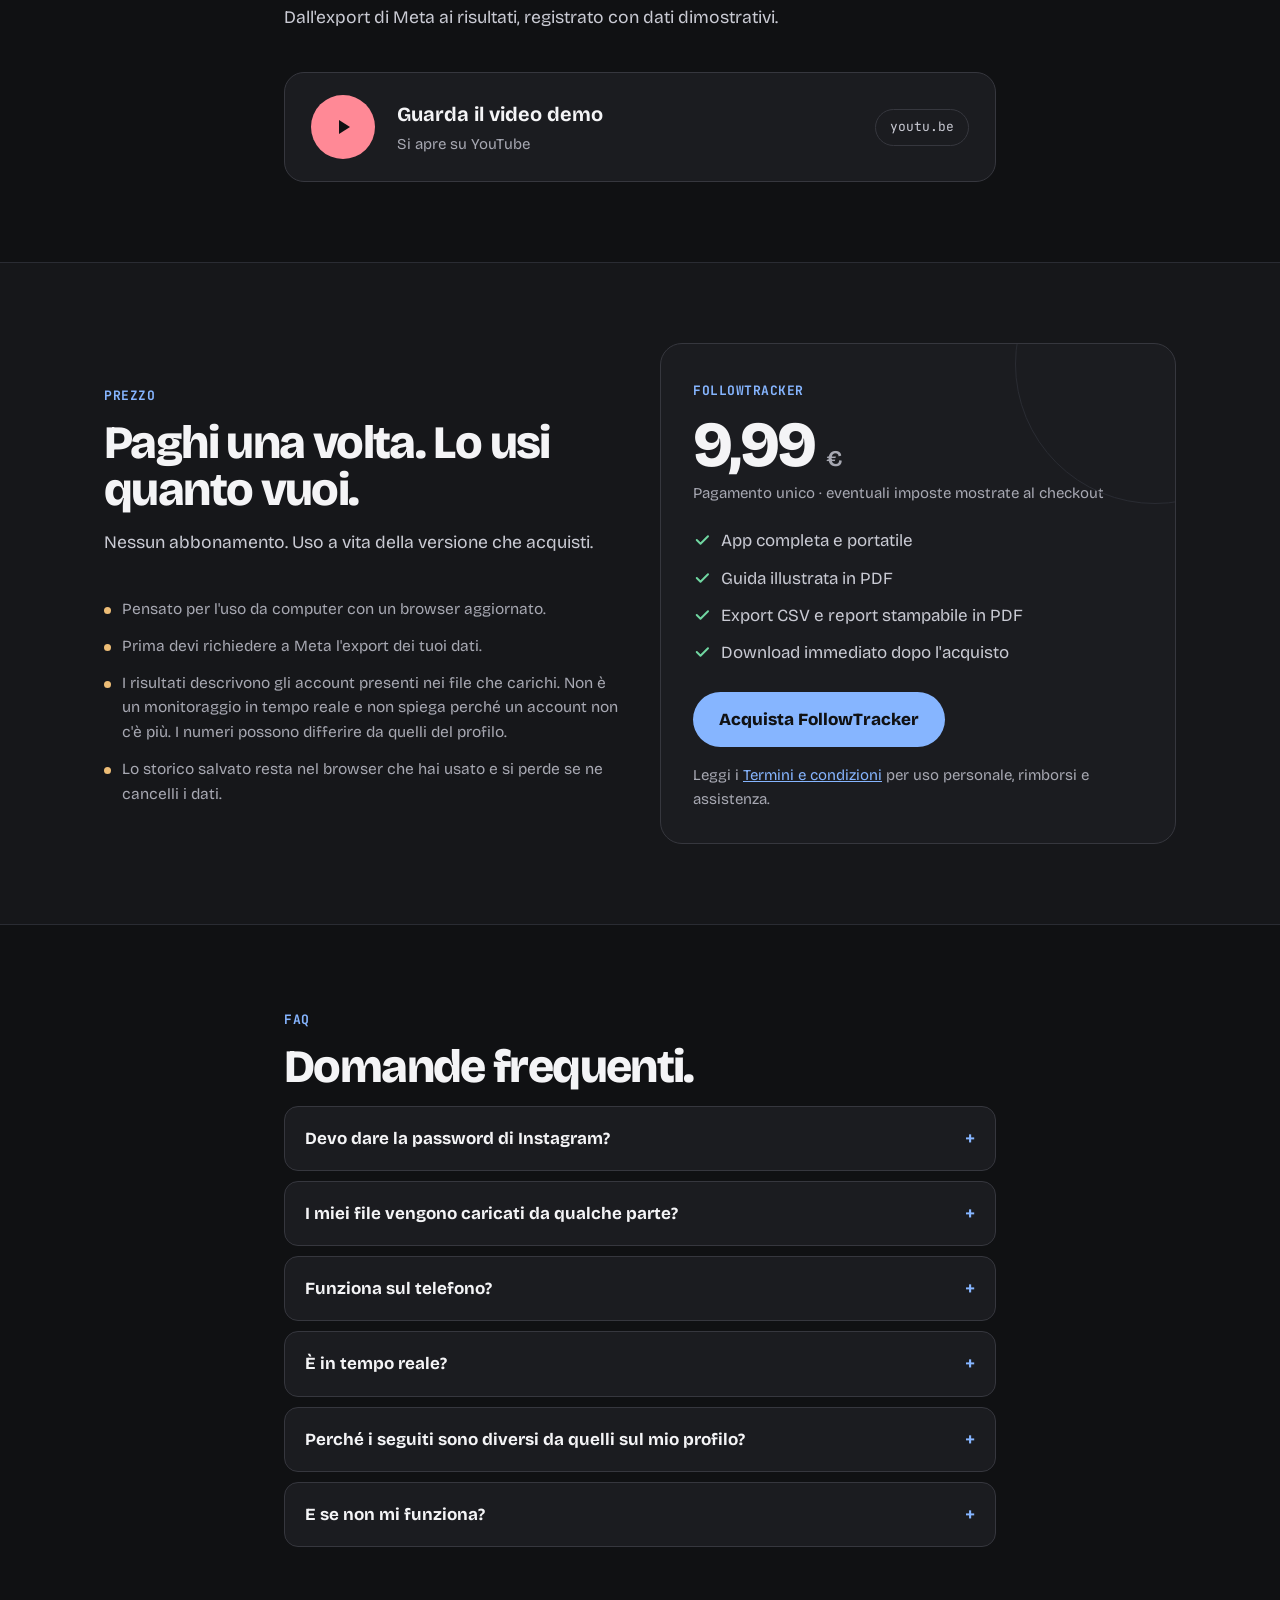
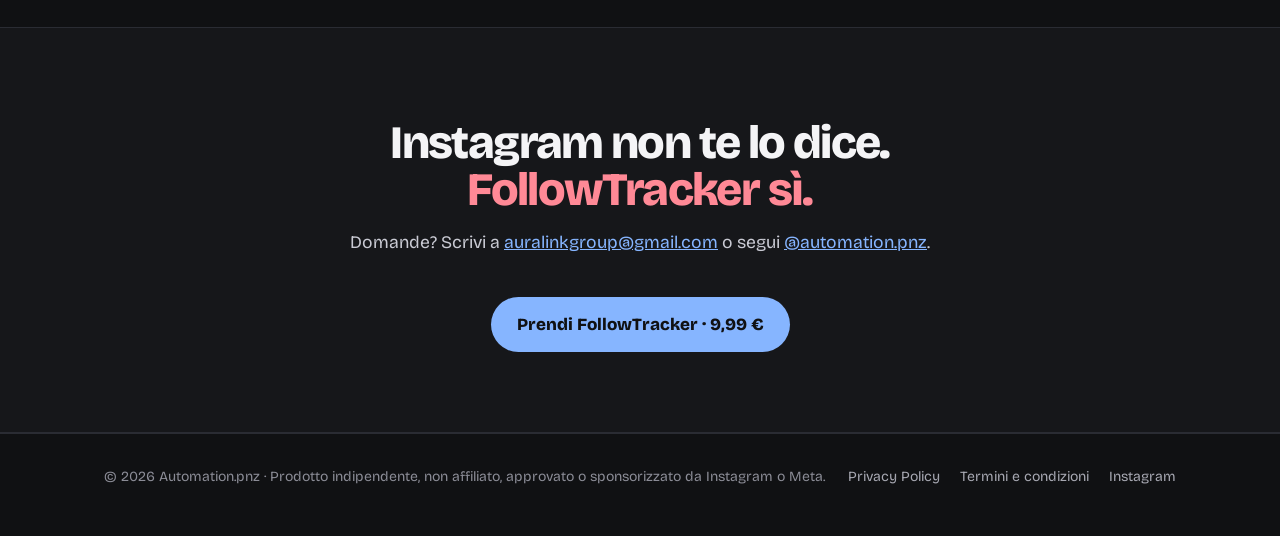
==== commit 2c312e1c: "Add files via upload" ====
--- a/index.html
+++ b/index.html
@@ -1,229 +1,301 @@
 <!doctype html>
-<html lang="en">
+<html lang="it">
 <head>
 <meta charset="utf-8">
 <meta name="viewport" content="width=device-width, initial-scale=1">
-<title>FollowTracker by Automation.pnz</title>
-<meta name="description" content="FollowTracker analyzes the data export you download from Meta to show who doesn't follow you back. It runs in your browser, works offline and never asks for your Instagram password.">
+<title>FollowTracker di Automation.pnz</title>
+<meta name="description" content="Scopri chi non ricambia il follow analizzando i dati che scarichi da Meta. Funziona nel browser, anche offline, e non chiede la password di Instagram.">
+<link rel="alternate" hreflang="en" href="en/index.html">
 <link rel="preconnect" href="https://fonts.googleapis.com">
 <link rel="preconnect" href="https://fonts.gstatic.com" crossorigin>
 <link rel="stylesheet" href="https://fonts.googleapis.com/css2?family=Bricolage+Grotesque:opsz,wght@12..96,400;12..96,600;12..96,800&family=JetBrains+Mono:wght@500;700&display=swap">
-<link rel="stylesheet" href="../style.css">
+<link rel="stylesheet" href="style.css">
+<script src="main.js" defer></script>
 </head>
 <body>
 <header class="site">
   <div class="wrap">
     <a class="brand" href="index.html">
       <span class="logo"><svg aria-hidden="true" width="22" height="22" viewBox="0 0 24 24" fill="none" stroke="#101113" stroke-width="2.4" stroke-linecap="round" stroke-linejoin="round"><circle cx="9" cy="8" r="3.5"/><path d="M3 20c0-3.3 2.7-6 6-6"/><path d="M14 17l2.5 2.5L21 15"/></svg></span>
-      <span class="brand-name"><strong>FollowTracker</strong><span>by Automation.pnz</span></span>
+      <span class="brand-name"><strong>FollowTracker</strong><span>di Automation.pnz</span></span>
     </a>
     <nav>
-      <a href="#how">How it works</a>
-      <a href="#features">Features</a>
-      <a href="#pricing">Pricing</a>
+      <a href="#come">Come funziona</a>
+      <a href="#funzioni">Funzioni</a>
+      <a href="#prezzo">Prezzo</a>
       <a href="#faq">FAQ</a>
-      <a href="../index.html" lang="it" class="lang">IT</a>
-      <a class="btn small" href="https://automationpnz.lemonsqueezy.com">Buy</a>
+      <a href="en/index.html" lang="en" class="lang">EN</a>
+      <a class="btn small" href="https://automationpnz.lemonsqueezy.com">Acquista</a>
     </nav>
   </div>
 </header>
 
 <main>
   <section class="hero">
-    <div class="rings" style="right:-220px;top:-220px;width:620px;height:620px" aria-hidden="true"></div>
-    <div class="rings" style="right:-120px;top:-120px;width:420px;height:420px" aria-hidden="true"></div>
-    <div class="wrap">
-      <div>
-        <span class="pill">for Instagram data exports</span>
-        <h1>See who <em>doesn't follow you back.</em></h1>
-        <p class="lead">FollowTracker reads the data export you download from Meta and shows mutual follows, accounts that don't follow you back and pending requests. No password, no server: everything runs on your computer.</p>
+    <div class="ripple" style="right:-260px;top:-260px;width:700px;height:700px" aria-hidden="true"></div>
+    <div class="ripple r2" style="right:-260px;top:-260px;width:700px;height:700px" aria-hidden="true"></div>
+    <div class="ripple r3" style="right:-260px;top:-260px;width:700px;height:700px" aria-hidden="true"></div>
+    <div class="wrap">
+      <div class="hero-copy">
+        <span class="pill">per gli export di Instagram</span>
+        <h1>Scopri chi <span class="hl">non ricambia</span> il follow.</h1>
+        <p class="lead">Instagram non ti avvisa quando qualcuno smette di seguirti. FollowTracker legge i dati che Meta ti fa già scaricare e te lo mostra in pochi secondi. Senza password, senza server: tutto resta sul tuo computer.</p>
         <div class="actions">
-          <a class="btn" href="https://automationpnz.lemonsqueezy.com">Get FollowTracker · 9.99 EUR
+          <a class="btn shine halo" href="https://automationpnz.lemonsqueezy.com">Prendi FollowTracker · 9,99 €
             <svg aria-hidden="true" width="18" height="18" viewBox="0 0 24 24" fill="none" stroke="currentColor" stroke-width="2.6" stroke-linecap="round" stroke-linejoin="round"><path d="M5 12h14"/><path d="M13 6l6 6-6 6"/></svg>
           </a>
-          <a class="btn ghost" href="#demo">Watch the demo</a>
-        </div>
-        <p class="note">One-time payment. Secure checkout by Lemon Squeezy.</p>
-      </div>
-
-      <div class="mock" role="img" aria-label="FollowTracker app preview with demo data">
-        <div class="mock-bar"><i></i><i></i><i></i><span>FollowTracker.html · offline</span></div>
-        <div class="mock-body">
-          <div class="mock-head">
-            <strong>Your connections</strong>
-            <span class="badge-local">
-              <svg aria-hidden="true" width="13" height="13" viewBox="0 0 24 24" fill="none" stroke="currentColor" stroke-width="2" stroke-linecap="round" stroke-linejoin="round"><rect x="6" y="10" width="12" height="10" rx="3"/><path d="M8 10V7a4 4 0 0 1 8 0v3"/></svg>
-              Only on your device
-            </span>
+          <a class="btn ghost" href="#demo">Guarda la demo</a>
+        </div>
+        <p class="note">Pagamento unico. Checkout sicuro con Lemon Squeezy.</p>
+      </div>
+
+      <div class="stage">
+        <div class="toast" aria-hidden="true">
+          <span class="avatar"></span>
+          <span><b>Ha smesso di seguirti.</b><small>nessuna notifica ricevuta</small></span>
+          <span class="minus">−1</span>
+        </div>
+        <div class="mock" role="img" aria-label="Anteprima di FollowTracker con dati dimostrativi">
+          <div class="mock-bar"><i></i><i></i><i></i><span>FollowTracker.html · offline</span></div>
+          <div class="mock-body">
+            <div class="mock-head">
+              <strong>Le tue connessioni</strong>
+              <span class="badge-local">
+                <svg aria-hidden="true" width="13" height="13" viewBox="0 0 24 24" fill="none" stroke="currentColor" stroke-width="2" stroke-linecap="round" stroke-linejoin="round"><rect x="6" y="10" width="12" height="10" rx="3"/><path d="M8 10V7a4 4 0 0 1 8 0v3"/></svg>
+                Solo sul tuo dispositivo
+              </span>
+            </div>
+            <div class="stats">
+              <div class="stat"><b style="color:var(--coral)" data-count="38">38</b><span>Non ricambiano</span></div>
+              <div class="stat"><b style="color:var(--green)" data-count="412">412</b><span>Follow reciproci</span></div>
+              <div class="stat"><b style="color:var(--amber)" data-count="5">5</b><span>Richieste in attesa</span></div>
+              <div class="stat"><b style="color:var(--blue)" data-count="27">27</b><span>Non ricambi tu</span></div>
+            </div>
+            <div class="bars">
+              <div class="row"><span>Reciproci</span><span>92%</span></div>
+              <div class="bar"><div style="width:0;background:var(--green)" data-width="92%"></div></div>
+              <div class="row"><span>Non ti seguono</span><span>8%</span></div>
+              <div class="bar"><div style="width:0;background:var(--coral)" data-width="8%"></div></div>
+            </div>
+            <div class="mock-foot">Dati dimostrativi</div>
           </div>
-          <div class="stats">
-            <div class="stat"><b style="color:var(--coral)">38</b><span>Not following back</span></div>
-            <div class="stat"><b style="color:var(--green)">412</b><span>Mutual follows</span></div>
-            <div class="stat"><b style="color:var(--amber)">5</b><span>Pending requests</span></div>
-            <div class="stat"><b style="color:var(--blue)">27</b><span>You don't follow back</span></div>
+        </div>
+      </div>
+    </div>
+  </section>
+
+  <div class="ticker" aria-hidden="true">
+    <div class="ticker-track">
+      <span>Nessuna password</span><span>Funziona offline</span><span>Legge JSON e HTML</span><span>Confronti nel tempo</span><span>Export CSV</span><span>Report in PDF</span><span>Pagamento unico</span><span>Dati solo sul tuo PC</span>
+      <span>Nessuna password</span><span>Funziona offline</span><span>Legge JSON e HTML</span><span>Confronti nel tempo</span><span>Export CSV</span><span>Report in PDF</span><span>Pagamento unico</span><span>Dati solo sul tuo PC</span>
+    </div>
+  </div>
+
+  <section>
+    <div class="wrap problem">
+      <div class="reveal">
+        <span class="eyebrow">Il problema</span>
+        <h2>Instagram non te lo dice.</h2>
+        <p class="sub">Il numero scende e non sai chi è stato. Le app che promettono di dirtelo vogliono la tua password, e consegnarla a uno sconosciuto è un rischio per il tuo account.</p>
+        <p class="sub">FollowTracker fa il contrario: usa l'export ufficiale dei tuoi dati e lavora solo sul tuo computer.</p>
+      </div>
+      <div class="counter-card reveal d2">
+        <div class="big-minus" aria-hidden="true">−1</div>
+        <div class="label">Follower</div>
+        <div class="count" data-followers="1248" aria-live="off">1.248</div>
+        <span class="delta" data-delta>nessuna notifica</span>
+        <p class="question">E adesso chi se n'è andato?</p>
+        <p class="demo">Esempio dimostrativo</p>
+      </div>
+    </div>
+  </section>
+
+  <section class="alt" id="come">
+    <div class="wrap">
+      <div class="reveal">
+        <span class="eyebrow">Come funziona</span>
+        <h2>Tre passaggi. Nessun login.</h2>
+        <p class="sub">Usi i dati che Meta ti permette già di scaricare. L'app li legge sul tuo computer e ti mostra i risultati.</p>
+      </div>
+      <div class="steps">
+        <div class="step reveal d1">
+          <span class="eyebrow">01 · Scarica</span>
+          <h3>Richiedi a Meta l'export dei tuoi dati</h3>
+          <p>Chiedi follower e account seguiti. Nel pacchetto trovi una guida PDF illustrata passo passo. La preparazione dell'export può richiedere un po' di tempo.</p>
+        </div>
+        <div class="step reveal d2">
+          <span class="eyebrow">02 · Carica</span>
+          <h3>Apri l'app e seleziona i file</h3>
+          <p>Apri <code>FollowTracker.html</code> nel browser e scegli i file che hai scaricato.</p>
+          <div class="chips"><span class="chip" style="background:var(--amber)">.json</span><span class="chip" style="background:var(--blue)">.html</span></div>
+        </div>
+        <div class="step reveal d3">
+          <span class="eyebrow">03 · Leggi</span>
+          <h3>Guarda i risultati</h3>
+          <div class="legend">
+            <span><i class="dot" style="background:var(--green)"></i>Follow reciproci</span>
+            <span><i class="dot" style="background:var(--coral)"></i>Follow non ricambiati</span>
+            <span><i class="dot" style="background:var(--amber)"></i>Richieste in attesa</span>
           </div>
-          <div class="bars">
-            <div class="row"><span>Mutual</span><span>92%</span></div>
-            <div class="bar"><div style="width:92%;background:var(--green)"></div></div>
-            <div class="row"><span>Not following back</span><span>8%</span></div>
-            <div class="bar"><div style="width:8%;background:var(--coral)"></div></div>
-          </div>
-          <div class="mock-foot">Demo data</div>
-        </div>
-      </div>
-    </div>
-  </section>
-
-  <section class="alt" id="how">
-    <div class="wrap">
-      <span class="eyebrow">How it works</span>
-      <h2>Three steps. No login.</h2>
-      <p class="sub">You use the data Meta already lets you download. The app reads it locally and shows you the results.</p>
-      <div class="steps">
-        <div class="step">
-          <span class="eyebrow">01 · Download</span>
-          <h3>Request your data export from Meta</h3>
-          <p>Ask Meta for your followers and following. A step-by-step PDF guide is included. Preparing the export can take some time.</p>
-        </div>
-        <div class="step">
-          <span class="eyebrow">02 · Load</span>
-          <h3>Open the app and select the files</h3>
-          <p>Open <code>FollowTracker.html</code> in your browser and pick the files you downloaded.</p>
-          <div class="chips"><span class="chip" style="background:var(--amber)">.json</span><span class="chip" style="background:var(--blue)">.html</span></div>
-        </div>
-        <div class="step">
-          <span class="eyebrow">03 · Read</span>
-          <h3>See your results</h3>
-          <div class="legend">
-            <span><i class="dot" style="background:var(--green)"></i>Mutual follows</span>
-            <span><i class="dot" style="background:var(--coral)"></i>Not following back</span>
-            <span><i class="dot" style="background:var(--amber)"></i>Pending requests</span>
-          </div>
-        </div>
-      </div>
-    </div>
-  </section>
-
-  <section id="features">
-    <div class="wrap">
-      <span class="eyebrow">Features</span>
-      <h2>Private by design.</h2>
-      <p class="sub">The app never asks for your Instagram password and never connects to your account. Files are read in your browser and are not uploaded anywhere.</p>
+        </div>
+      </div>
+    </div>
+  </section>
+
+  <section id="funzioni">
+    <div class="wrap">
+      <div class="reveal">
+        <span class="eyebrow">Funzioni</span>
+        <h2>Privato per come è fatto.</h2>
+        <p class="sub">L'app non chiede mai la password di Instagram e non si collega al tuo account. I file vengono letti nel browser e non vengono caricati da nessuna parte.</p>
+      </div>
       <div class="features">
-        <div class="feature">
+        <div class="feature reveal d1">
           <svg aria-hidden="true" width="32" height="32" viewBox="0 0 24 24" fill="none" stroke="var(--blue)" stroke-width="1.8" stroke-linecap="round" stroke-linejoin="round"><path d="M2 2l20 20"/><path d="M5.8 8.2A5 5 0 0 0 6.5 18H17"/><path d="M20.6 16.3A4 4 0 0 0 17 10h-1.3A7 7 0 0 0 9.3 5.4"/></svg>
-          <div><h3>Nothing stored online</h3><p>Everything stays in your browser. The app works offline too.</p></div>
-        </div>
-        <div class="feature">
+          <div><h3>Nessun dato sul web</h3><p>Tutto resta nel tuo browser. L'app funziona anche offline.</p></div>
+        </div>
+        <div class="feature reveal d2">
           <svg aria-hidden="true" width="32" height="32" viewBox="0 0 24 24" fill="none" stroke="var(--blue)" stroke-width="1.8" stroke-linecap="round" stroke-linejoin="round"><rect x="4" y="11" width="16" height="10" rx="2"/><path d="M8 11V7a4 4 0 0 1 7.6-1.7"/><path d="M12 15v2"/></svg>
-          <div><h3>No Instagram login</h3><p>Your password never goes into the app. The Meta export is all you need.</p></div>
-        </div>
-        <div class="feature">
+          <div><h3>Nessun login Instagram</h3><p>La tua password non entra mai nell'app. Basta l'export di Meta.</p></div>
+        </div>
+        <div class="feature reveal d1">
           <svg aria-hidden="true" width="32" height="32" viewBox="0 0 24 24" fill="none" stroke="var(--blue)" stroke-width="1.8" stroke-linecap="round" stroke-linejoin="round"><path d="M14 3H7a2 2 0 0 0-2 2v14a2 2 0 0 0 2 2h10a2 2 0 0 0 2-2V8z"/><path d="M14 3v5h5"/><path d="M10 13l-2 2 2 2"/><path d="M14 13l2 2-2 2"/></svg>
-          <div><h3>JSON or HTML</h3><p>Reads both formats of the Meta export.</p></div>
-        </div>
-        <div class="feature">
+          <div><h3>JSON o HTML, scegli tu</h3><p>Legge entrambi i formati dell'export di Meta.</p></div>
+        </div>
+        <div class="feature reveal d2">
           <svg aria-hidden="true" width="32" height="32" viewBox="0 0 24 24" fill="none" stroke="var(--blue)" stroke-width="1.8" stroke-linecap="round" stroke-linejoin="round"><path d="M3 3v18h18"/><path d="M7 15l4-4 3 3 5-6"/></svg>
-          <div><h3>Compare over time</h3><p>Save several exports and compare them (at least two are needed). Export results to CSV or print the report as PDF.</p></div>
-        </div>
-      </div>
-    </div>
-  </section>
-
-  <section class="alt" id="demo">
+          <div><h3>Confronti nel tempo</h3><p>Salva più export e confrontali (ne servono almeno due). Esporta i risultati in CSV o stampa il report in PDF.</p></div>
+        </div>
+      </div>
+    </div>
+  </section>
+
+  <section class="alt">
+    <div class="wrap">
+      <div class="reveal">
+        <span class="eyebrow">Perché è diverso</span>
+        <h2>La tua password resta tua.</h2>
+      </div>
+      <div class="compare">
+        <div class="compare-col bad reveal d1">
+          <h3>Le solite app «chi non ti segue»</h3>
+          <ul>
+            <li><svg aria-hidden="true" width="16" height="16" viewBox="0 0 24 24" fill="none" stroke="var(--coral)" stroke-width="2.6" stroke-linecap="round"><path d="M6 6l12 12M18 6L6 18"/></svg>Ti chiedono di accedere con la password di Instagram</li>
+            <li><svg aria-hidden="true" width="16" height="16" viewBox="0 0 24 24" fill="none" stroke="var(--coral)" stroke-width="2.6" stroke-linecap="round"><path d="M6 6l12 12M18 6L6 18"/></svg>I tuoi dati passano dai loro server</li>
+            <li><svg aria-hidden="true" width="16" height="16" viewBox="0 0 24 24" fill="none" stroke="var(--coral)" stroke-width="2.6" stroke-linecap="round"><path d="M6 6l12 12M18 6L6 18"/></svg>Spesso con abbonamento</li>
+          </ul>
+        </div>
+        <div class="compare-col good reveal d2">
+          <h3>FollowTracker</h3>
+          <ul>
+            <li><svg aria-hidden="true" width="16" height="16" viewBox="0 0 24 24" fill="none" stroke="var(--green)" stroke-width="2.6" stroke-linecap="round" stroke-linejoin="round"><path d="M5 12l5 5L20 7"/></svg>Nessuna password: usa l'export ufficiale di Meta</li>
+            <li><svg aria-hidden="true" width="16" height="16" viewBox="0 0 24 24" fill="none" stroke="var(--green)" stroke-width="2.6" stroke-linecap="round" stroke-linejoin="round"><path d="M5 12l5 5L20 7"/></svg>I file restano sul tuo computer, anche offline</li>
+            <li><svg aria-hidden="true" width="16" height="16" viewBox="0 0 24 24" fill="none" stroke="var(--green)" stroke-width="2.6" stroke-linecap="round" stroke-linejoin="round"><path d="M5 12l5 5L20 7"/></svg>Pagamento unico, niente abbonamento</li>
+          </ul>
+        </div>
+      </div>
+    </div>
+  </section>
+
+  <section id="demo">
     <div class="wrap narrow">
-      <span class="eyebrow">Demo</span>
-      <h2>See the whole flow.</h2>
-      <p class="sub">From the Meta export to the results, recorded with demo data.</p>
-      <a class="video-card" href="https://youtu.be/nI84-twU-Dk" target="_blank" rel="noopener">
+      <div class="reveal">
+        <span class="eyebrow">Demo</span>
+        <h2>Guarda tutto il percorso.</h2>
+        <p class="sub">Dall'export di Meta ai risultati, registrato con dati dimostrativi.</p>
+      </div>
+      <a class="video-card reveal d1" href="https://youtu.be/nI84-twU-Dk" target="_blank" rel="noopener">
         <span class="play"><svg aria-hidden="true" width="24" height="24" viewBox="0 0 24 24" fill="#101113"><path d="M8 5v14l11-7z"/></svg></span>
-        <span><h3>Watch the demo video</h3><p>Opens on YouTube</p></span>
+        <span><h3>Guarda il video demo</h3><p>Si apre su YouTube</p></span>
         <span class="pill">youtu.be</span>
       </a>
     </div>
   </section>
 
-  <section id="pricing">
+  <section class="alt" id="prezzo">
     <div class="wrap">
       <div class="price-wrap">
-        <div>
-          <span class="eyebrow">Pricing</span>
-          <h2>One payment. Yours to keep.</h2>
-          <p class="sub">No subscription. Lifetime use of the version you purchase.</p>
+        <div class="reveal">
+          <span class="eyebrow">Prezzo</span>
+          <h2>Paghi una volta. Lo usi quanto vuoi.</h2>
+          <p class="sub">Nessun abbonamento. Uso a vita della versione che acquisti.</p>
           <ul class="limits">
-            <li>Designed for a computer with a modern browser.</li>
-            <li>You need to request your data export from Meta first.</li>
-            <li>Results describe the accounts in the files you provide. They are not real-time monitoring and don't explain why an account disappeared. Counts can differ from your profile.</li>
-            <li>Saved history stays in the browser you used and is lost if you clear its data.</li>
+            <li>Pensato per l'uso da computer con un browser aggiornato.</li>
+            <li>Prima devi richiedere a Meta l'export dei tuoi dati.</li>
+            <li>I risultati descrivono gli account presenti nei file che carichi. Non è un monitoraggio in tempo reale e non spiega perché un account non c'è più. I numeri possono differire da quelli del profilo.</li>
+            <li>Lo storico salvato resta nel browser che hai usato e si perde se ne cancelli i dati.</li>
           </ul>
         </div>
-        <div class="price-card">
+        <div class="price-card reveal d2">
           <div class="rings" style="right:-120px;top:-120px;width:280px;height:280px" aria-hidden="true"></div>
           <span class="eyebrow">FollowTracker</span>
-          <p class="amount">9.99 <small>EUR</small></p>
-          <p class="terms">One-time payment · taxes shown at checkout</p>
+          <p class="amount">9,99 <small>€</small></p>
+          <p class="terms">Pagamento unico · eventuali imposte mostrate al checkout</p>
           <ul class="checks">
-            <li><svg aria-hidden="true" width="18" height="18" viewBox="0 0 24 24" fill="none" stroke="var(--green)" stroke-width="2.6" stroke-linecap="round" stroke-linejoin="round"><path d="M5 12l5 5L20 7"/></svg>Complete portable app</li>
-            <li><svg aria-hidden="true" width="18" height="18" viewBox="0 0 24 24" fill="none" stroke="var(--green)" stroke-width="2.6" stroke-linecap="round" stroke-linejoin="round"><path d="M5 12l5 5L20 7"/></svg>Illustrated PDF guide</li>
-            <li><svg aria-hidden="true" width="18" height="18" viewBox="0 0 24 24" fill="none" stroke="var(--green)" stroke-width="2.6" stroke-linecap="round" stroke-linejoin="round"><path d="M5 12l5 5L20 7"/></svg>CSV export and printable PDF report</li>
-            <li><svg aria-hidden="true" width="18" height="18" viewBox="0 0 24 24" fill="none" stroke="var(--green)" stroke-width="2.6" stroke-linecap="round" stroke-linejoin="round"><path d="M5 12l5 5L20 7"/></svg>Instant download after purchase</li>
+            <li><svg aria-hidden="true" width="18" height="18" viewBox="0 0 24 24" fill="none" stroke="var(--green)" stroke-width="2.6" stroke-linecap="round" stroke-linejoin="round"><path d="M5 12l5 5L20 7"/></svg>App completa e portatile</li>
+            <li><svg aria-hidden="true" width="18" height="18" viewBox="0 0 24 24" fill="none" stroke="var(--green)" stroke-width="2.6" stroke-linecap="round" stroke-linejoin="round"><path d="M5 12l5 5L20 7"/></svg>Guida illustrata in PDF</li>
+            <li><svg aria-hidden="true" width="18" height="18" viewBox="0 0 24 24" fill="none" stroke="var(--green)" stroke-width="2.6" stroke-linecap="round" stroke-linejoin="round"><path d="M5 12l5 5L20 7"/></svg>Export CSV e report stampabile in PDF</li>
+            <li><svg aria-hidden="true" width="18" height="18" viewBox="0 0 24 24" fill="none" stroke="var(--green)" stroke-width="2.6" stroke-linecap="round" stroke-linejoin="round"><path d="M5 12l5 5L20 7"/></svg>Download immediato dopo l'acquisto</li>
           </ul>
-          <a class="btn" href="https://automationpnz.lemonsqueezy.com">Buy FollowTracker</a>
-          <p class="terms" style="margin:16px 0 0">See the <a href="terms.html">Terms and Conditions</a> for personal use, refund and support details.</p>
-        </div>
-      </div>
-    </div>
-  </section>
-
-  <section class="alt" id="faq">
+          <a class="btn shine" href="https://automationpnz.lemonsqueezy.com">Acquista FollowTracker</a>
+          <p class="terms" style="margin:16px 0 0">Leggi i <a href="terms.html">Termini e condizioni</a> per uso personale, rimborsi e assistenza.</p>
+        </div>
+      </div>
+    </div>
+  </section>
+
+  <section id="faq">
     <div class="wrap narrow">
-      <span class="eyebrow">FAQ</span>
-      <h2>Questions.</h2>
-      <div class="faq">
-        <details>
-          <summary>Do I need to give my Instagram password?</summary>
-          <p>No. The app never asks for it and never connects to your account. It only reads the export files you download from Meta.</p>
-        </details>
-        <details>
-          <summary>Are my files uploaded anywhere?</summary>
-          <p>No. The files are read locally in your browser and are not sent to any server. See the <a href="privacy.html">Privacy Policy</a>.</p>
-        </details>
-        <details>
-          <summary>Does it work on my phone?</summary>
-          <p>FollowTracker is designed for use on a computer with a modern browser.</p>
-        </details>
-        <details>
-          <summary>Is it real-time?</summary>
-          <p>No. Results reflect the export you load. To see changes, request a new export and compare it with a previous one.</p>
-        </details>
-        <details>
-          <summary>Why is the number of accounts I follow different from my profile?</summary>
-          <p>Meta's export can contain deactivated or removed accounts that Instagram no longer counts. The app shows what is in the file, so the number can be higher. The file doesn't say which ones they are; you can find them by opening the profiles from the "Verifica seguiti" section and excluding them.</p>
-        </details>
-        <details>
-          <summary>What if it doesn't work for me?</summary>
-          <p>Write to <a href="mailto:auralinkgroup@gmail.com">auralinkgroup@gmail.com</a>. If we can't solve the problem, you can request a refund within 14 days as described in the <a href="terms.html">Terms</a>.</p>
-        </details>
-      </div>
-    </div>
-  </section>
-
-  <section class="cta">
-    <div class="rings" style="left:-200px;bottom:-300px;width:600px;height:600px" aria-hidden="true"></div>
-    <div class="wrap">
-      <h2>Instagram won't tell you. <em>FollowTracker will.</em></h2>
-      <p class="sub">Questions? Write to <a href="mailto:auralinkgroup@gmail.com">auralinkgroup@gmail.com</a> or follow <a href="https://www.instagram.com/automation.pnz/">@automation.pnz</a>.</p>
-      <a class="btn" href="https://automationpnz.lemonsqueezy.com">Get FollowTracker</a>
+      <div class="reveal">
+        <span class="eyebrow">FAQ</span>
+        <h2>Domande frequenti.</h2>
+      </div>
+      <div class="faq reveal d1">
+        <details>
+          <summary>Devo dare la password di Instagram?</summary>
+          <p>No. L'app non la chiede mai e non si collega al tuo account. Legge solo i file dell'export che scarichi da Meta.</p>
+        </details>
+        <details>
+          <summary>I miei file vengono caricati da qualche parte?</summary>
+          <p>No. I file vengono letti nel tuo browser e non vengono inviati a nessun server. Trovi i dettagli nella <a href="privacy.html">Privacy Policy</a>.</p>
+        </details>
+        <details>
+          <summary>Funziona sul telefono?</summary>
+          <p>FollowTracker è pensato per l'uso da computer con un browser aggiornato.</p>
+        </details>
+        <details>
+          <summary>È in tempo reale?</summary>
+          <p>No. I risultati si riferiscono all'export che carichi. Per vedere i cambiamenti richiedi un nuovo export e confrontalo con uno precedente.</p>
+        </details>
+        <details>
+          <summary>Perché i seguiti sono diversi da quelli sul mio profilo?</summary>
+          <p>L'export di Meta può contenere account disattivati o rimossi che Instagram non conta più. L'app mostra cosa c'è nel file, quindi il numero può essere più alto. Dal file non si può sapere quali sono; puoi trovarli aprendo i profili dalla sezione "Verifica seguiti" ed escluderli.</p>
+        </details>
+        <details>
+          <summary>E se non mi funziona?</summary>
+          <p>Scrivi a <a href="mailto:auralinkgroup@gmail.com">auralinkgroup@gmail.com</a>. Se non riusciamo a risolvere il problema, puoi chiedere il rimborso entro 14 giorni come indicato nei <a href="terms.html">Termini</a>.</p>
+        </details>
+      </div>
+    </div>
+  </section>
+
+  <section class="cta alt">
+    <div class="ripple" style="left:-250px;bottom:-350px;width:700px;height:700px" aria-hidden="true"></div>
+    <div class="ripple r2" style="left:-250px;bottom:-350px;width:700px;height:700px" aria-hidden="true"></div>
+    <div class="wrap reveal">
+      <h2>Instagram non te lo dice. <em>FollowTracker sì.</em></h2>
+      <p class="sub">Domande? Scrivi a <a href="mailto:auralinkgroup@gmail.com">auralinkgroup@gmail.com</a> o segui <a href="https://www.instagram.com/automation.pnz/">@automation.pnz</a>.</p>
+      <a class="btn shine halo" href="https://automationpnz.lemonsqueezy.com">Prendi FollowTracker · 9,99 €</a>
     </div>
   </section>
 </main>
 
 <footer class="site">
   <div class="wrap">
-    <span>&copy; 2026 Automation.pnz · Not affiliated with, endorsed by or sponsored by Instagram or Meta.</span>
+    <span>&copy; 2026 Automation.pnz · Prodotto indipendente, non affiliato, approvato o sponsorizzato da Instagram o Meta.</span>
     <nav>
       <a href="privacy.html">Privacy Policy</a>
-      <a href="terms.html">Terms and Conditions</a>
+      <a href="terms.html">Termini e condizioni</a>
       <a href="https://www.instagram.com/automation.pnz/">Instagram</a>
     </nav>
   </div>
